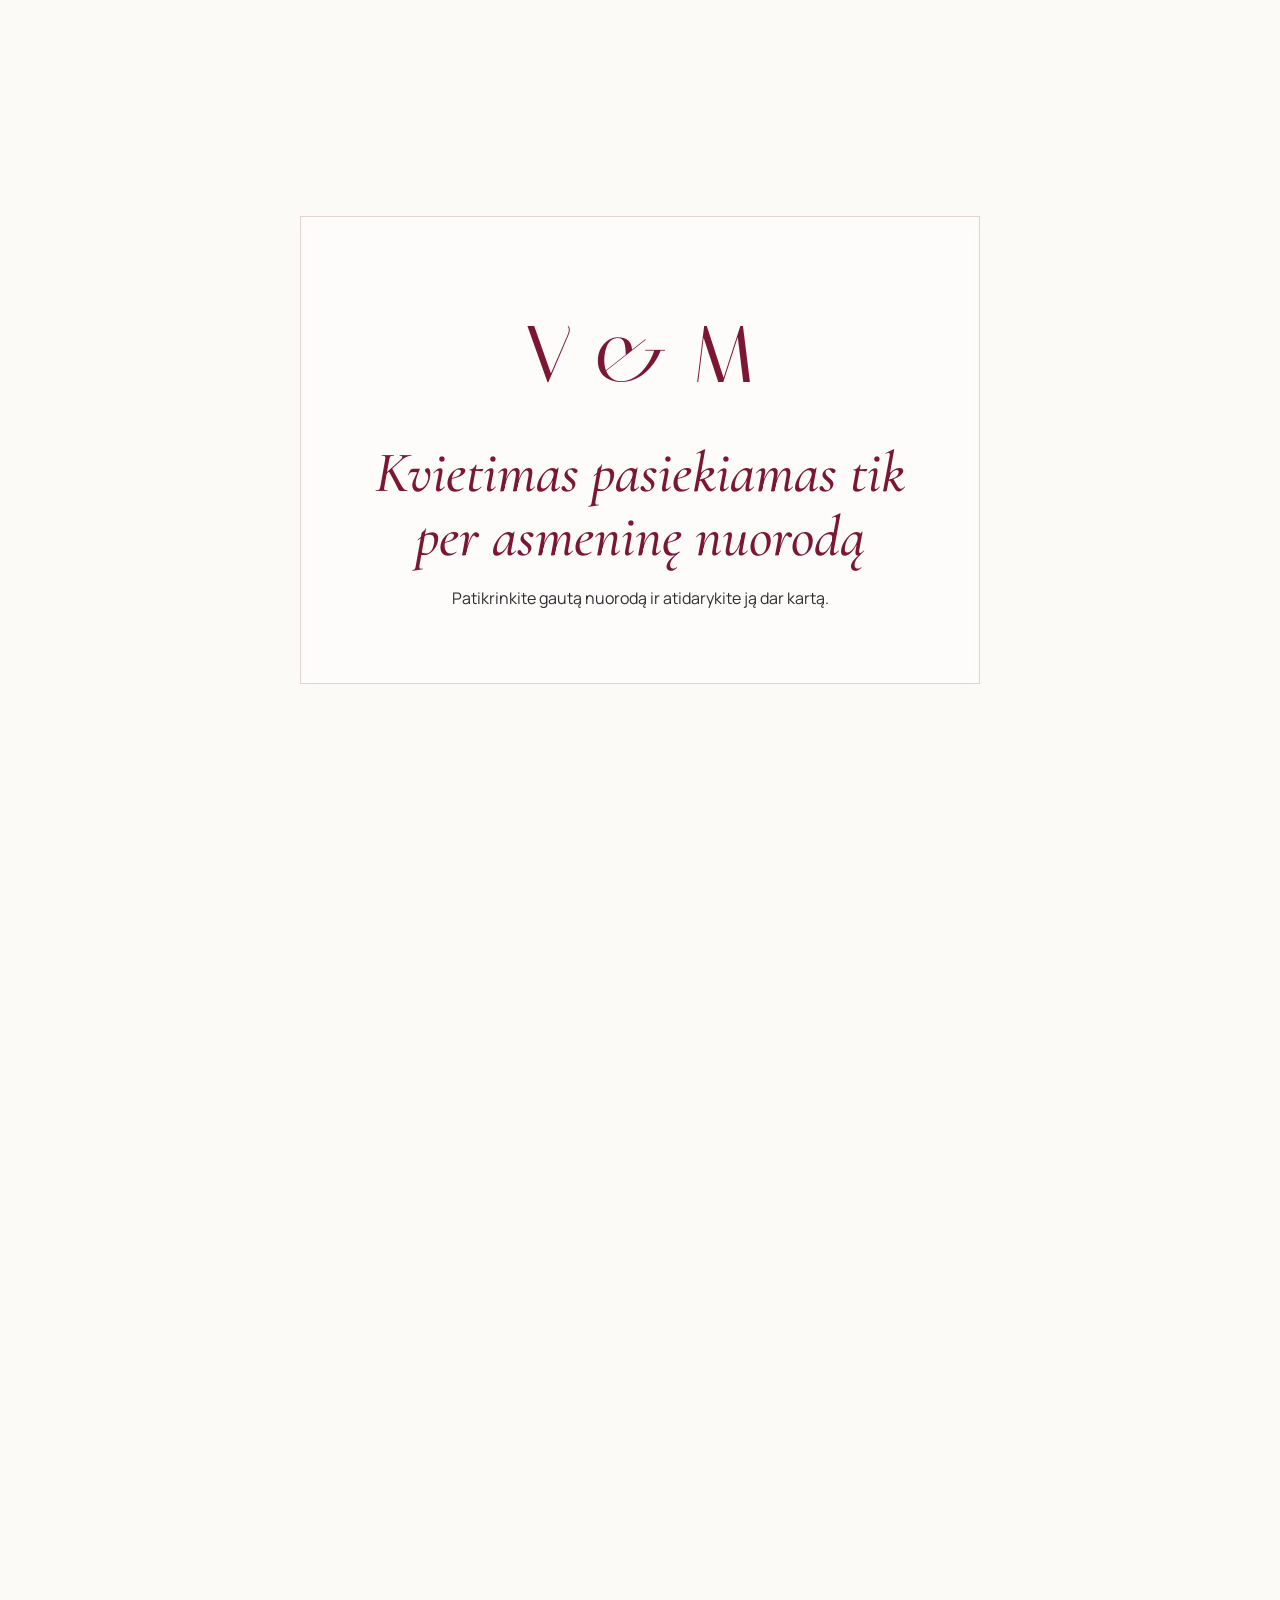
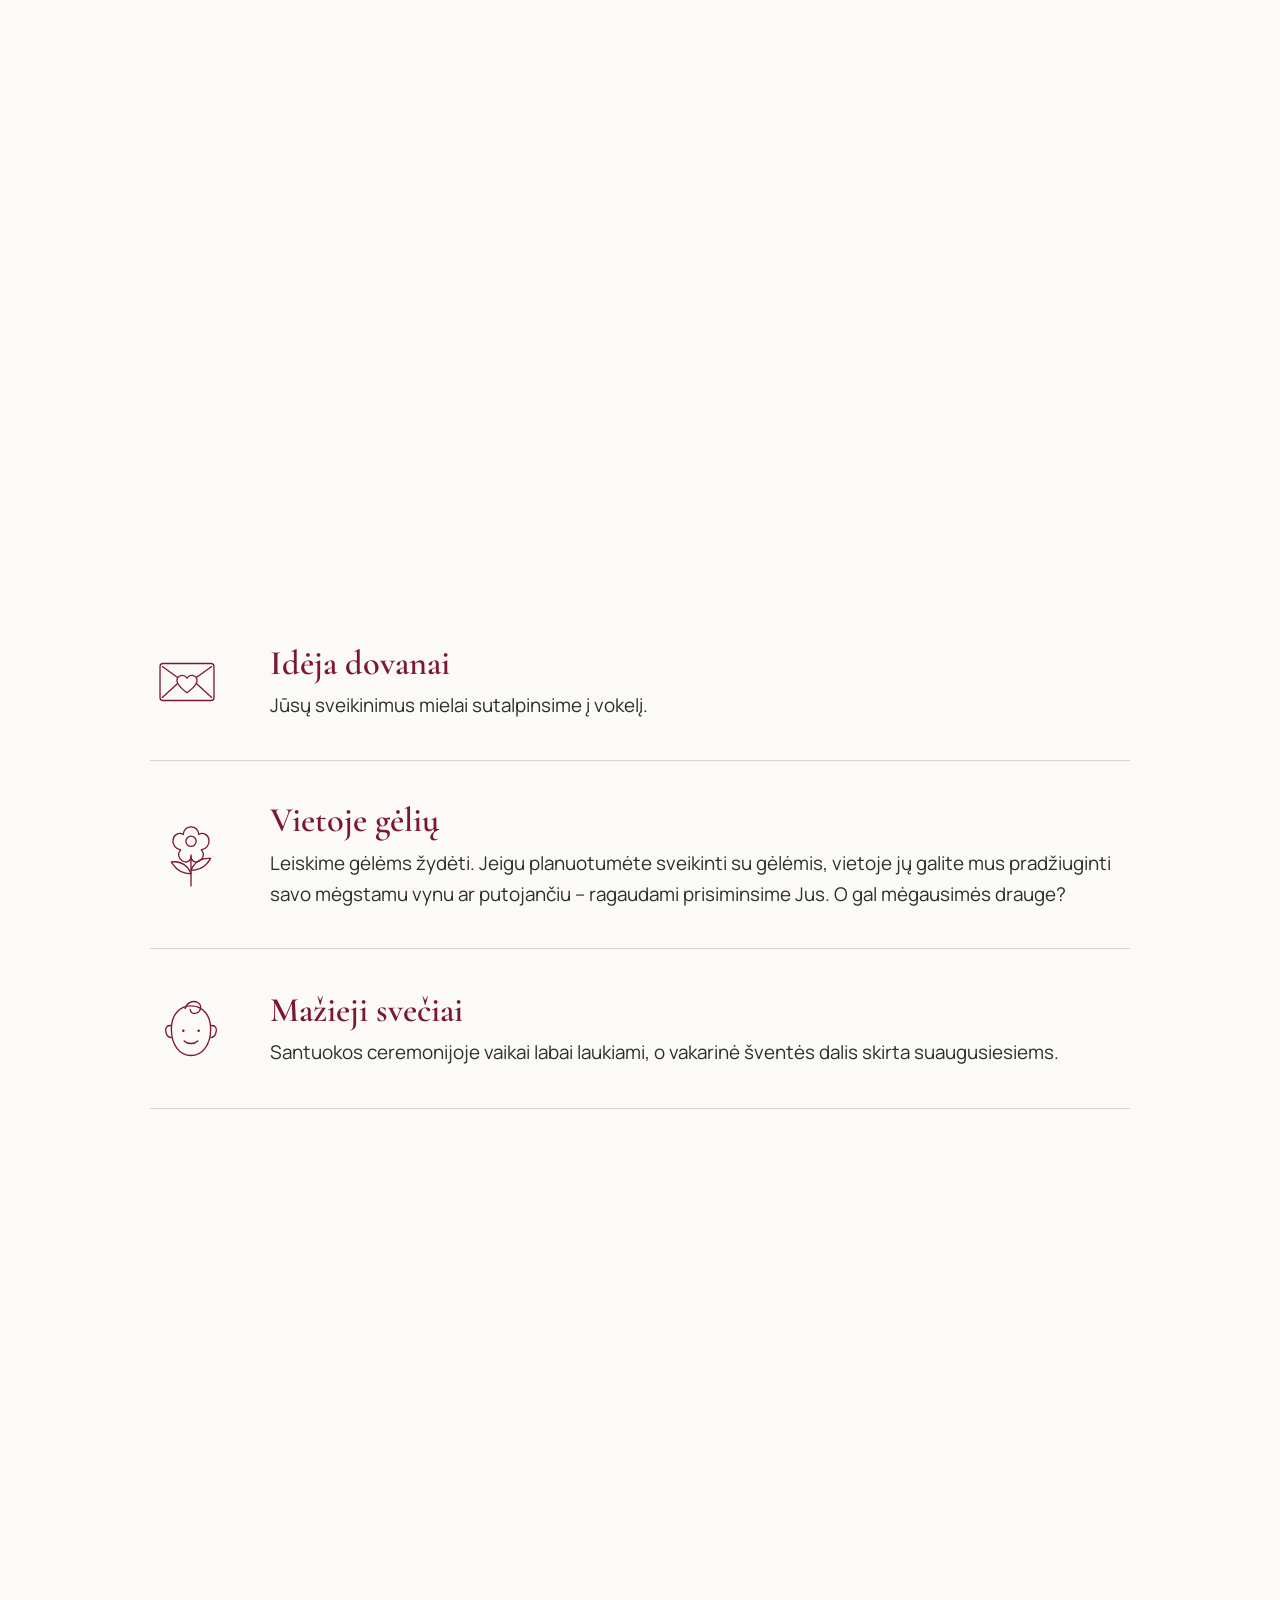
==== ceremonija/index.html @ 05fe4899 "Add files via upload" ====
<!DOCTYPE html>

<html lang="lt">
<head><base href="/"/>
<meta charset="utf-8"/>
<meta content="width=device-width, initial-scale=1, viewport-fit=cover" name="viewport"/>
<meta content="#6f1730" name="theme-color"/>
<meta content="Vaivos ir Martyno vestuvių kvietimas" name="description"/>
<title>Vaiva ir Martynas – Ceremonija</title>
<link href="https://fonts.googleapis.com" rel="preconnect"/>
<link crossorigin="" href="https://fonts.gstatic.com" rel="preconnect"/>
<link href="https://fonts.googleapis.com/css2?family=Cormorant+Garamond:ital,wght@0,400;0,500;0,600;1,500&amp;family=Italiana&amp;family=Manrope:wght@300;400;500;600&amp;family=Playfair+Display:ital,wght@0,500;1,500&amp;display=swap" rel="stylesheet"/>
<link href="/styles.css" rel="stylesheet"/>
</head>
<body><div class="invite-locked" hidden="" id="inviteLocked">
<div class="invite-locked__card">
<div class="invite-locked__monogram">V &amp; M</div>
<h1>Kvietimas pasiekiamas tik per asmeninę nuorodą</h1>
<p>Patikrinkite gautą nuorodą ir atidarykite ją dar kartą.</p>
</div>
</div><div class="music-modal" hidden="" id="musicModal">
<div class="music-modal__backdrop"></div>
<div aria-labelledby="musicModalTitle" aria-modal="true" class="music-modal__card" role="dialog">
<div aria-hidden="true" class="music-modal__logo">
<svg viewbox="0 0 64 64">
<circle cx="32" cy="32" r="30"></circle>
<path d="M18 25c10-3 21-2 30 2"></path>
<path d="M20 34c8-2 18-1 26 2"></path>
<path d="M22 42c6-1 13 0 19 2"></path>
</svg>
</div>
<h2 id="musicModalTitle">Norite atverti kvietimą su muzika?</h2>
<p>Pasirinkus muziką, daina bus atidaryta Spotify, o kvietimas atsivers šiame lange.</p>
<div class="music-modal__actions">
<a class="music-choice music-choice--primary music-choice-link" href="https://open.spotify.com/track/3K7Q9PHUWPTaknlbFPThn2?si=7839cc185d924f7c" id="withMusic" rel="noopener noreferrer" target="_blank">Su muzika</a>
<button class="music-choice" id="withoutMusic" type="button">Be muzikos</button>
</div>
</div>
</div>
<div aria-hidden="true" class="loader" id="loader">
<div class="loader__names">Vaiva <em>&amp;</em> Martynas</div>
</div>
<header class="hero">
<div class="hero__veil"></div>
<div class="hero__content">
<h1><span>Vaiva</span><em>&amp;</em><span>Martynas</span></h1>
<p class="hero__date">2026 · 08 · 21</p>
<button class="hero__cta" id="openInvitation">Atverti kvietimą</button>
</div>
</header>
<main id="invitation">
<section class="opening reveal">
<div class="narrow center">
<div class="ornament"><span></span><b>♥</b><span></span></div>
<p class="script" id="guestGreeting">Mielieji svečiai,</p>
<p class="opening__text">Džiaugiamės galėdami Jus pakviesti į mūsų vestuvių šventę. Sakoma, kad laime reikia džiaugtis tyliai, bet šį kartą nekantraujame ja pasidžiaugti kartu su Jumis ir kartu švęsti mūsų naują gyvenimo etapą!</p>
</div>
<div class="ceremony-only ceremony-intro" hidden="">
<h2>Mieli bičiuliai,</h2>
<p>Iki šios dienos mus atvedė daugybė netikėtų sutapimų, sutiktų žmonių ir bendrų akimirkų. Jei šį kvietimą gavote jūs, vadinasi, tapote mūsų istorijos dalimi <span class="no-break-smiley">:)</span></p>
<p>Todėl norime pakviesti jus į mūsų vestuvių ceremoniją, kur ištarsime svarbiausią savo gyvenimo „taip“. Jeigu norėtumėte būti kartu ir paliudyti naują mūsų istorijos etapą, labai lauksime jūsų.</p>
</div></section>
<section class="countdown-section reveal">
<div class="wide center">
<p class="kicker kicker--large">IKI ŠVENTĖS LIKO</p>
<div class="countdown" id="countdown">
<div><strong id="days">0</strong><span>dienų</span></div>
<div><strong id="hours">0</strong><span>valandų</span></div>
<div><strong id="minutes">0</strong><span>minučių</span></div>
<div><strong id="seconds">0</strong><span>sekundžių</span></div>
</div>
<p class="wedding-day" hidden="" id="weddingDayMessage">Šiandien ta diena. Laukiame Jūsų. ♥</p>
</div>
</section>
<section class="venues reveal">
<div class="wide">
<div class="section-heading">
<div class="ornament"><span></span><b>♥</b><span></span></div>
<h2>KUR IR KADA</h2>
</div>
<div class="venue-layout">
<article class="venue">
<div aria-hidden="true" class="venue-icon venue-icon--rings">
<svg viewbox="0 0 96 96">
<circle cx="36" cy="59" r="22"></circle>
<circle cx="60" cy="59" r="22"></circle>
<path d="M48 13c-4.8-6.8-16-3.4-16 5.8 0 7.6 16 19.2 16 19.2s16-11.6 16-19.2c0-9.2-11.2-12.6-16-5.8z"></path>
</svg>
</div>
<h3 class="venue__label">CEREMONIJA</h3>
<p class="venue__intro">Meilės įžadus vienas kitam tarsime</p>
<div class="venue__time">14:45</div>
<h3>Hilton Garden Inn Vilnius</h3>
<p>Stogo terasoje</p>
<p class="soft">Svečių prašome rinktis nuo 14:30</p>
<a href="https://maps.app.goo.gl/W9ym14ehVct1HkLU6" rel="noopener" target="_blank">Atidaryti Google Maps</a>
</article>
<div class="venue-divider ceremony-hide"></div>
<article class="venue ceremony-hide">
<div aria-hidden="true" class="venue-icon venue-icon--glasses">
<svg viewbox="0 0 96 96">
<g transform="rotate(10 30 43)">
<path d="M18 17h24l-1.8 21.5C39.2 49 34.7 55 30 55s-9.2-6-10.2-16.5z"></path>
<path d="M19.5 35c7 3 13.8 3 20.7 0"></path>
<path d="M30 55v21M21 78h18"></path>
</g>
<g transform="rotate(-10 66 43)">
<path d="M54 17h24l-1.8 21.5C75.2 49 70.7 55 66 55s-9.2-6-10.2-16.5z"></path>
<path d="M55.5 35c7 3 13.8 3 20.7 0"></path>
<path d="M66 55v21M57 78h18"></path>
</g>
<path d="M48 10V3M39 13l-4-6M57 13l4-6"></path>
</svg>
</div>
<h3 class="venue__label">VAKARINĖ DALIS</h3>
<p class="venue__intro">Naują mūsų istorijos puslapį atversime</p>
<div class="venue__time">18:30</div>
<h3>Vingio Istorijos</h3>
<p>Vingio parkas, Vilnius</p>
<p class="soft">Svečiai šventės vietoje laukiami nuo 17:30</p>
<a href="https://maps.app.goo.gl/onNtC5t6RJAvFmVA6" rel="noopener" target="_blank">Atidaryti Google Maps</a>
</article>
</div>
</div>
</section>
<section class="editorial-photo reveal">
<img alt="Vaiva ir Martynas" src="/assets/couple-color.jpg"/>
<div class="ceremony-only ceremony-photo" hidden="">
<img alt="Vaiva ir Martynas" loading="lazy" src="assets/ceremony-photo-bw.jpeg"/>
</div></section><section class="ceremony-only ceremony-ending reveal" hidden="">
<div class="narrow">
<h2>JŪSŲ BUVIMAS – DIDŽIAUSIA DOVANA</h2>
<p>Šią dieną labiausiai norime dalintis savo džiaugsmu su jumis. Būti kartu – tai, kas mums svarbiausia.</p>
<section class="countdown-section ceremony-only ceremony-countdown" hidden="">
<div class="wide center">
<p class="kicker kicker--large">IKI ŠVENTĖS LIKO</p>
<div class="countdown" id="ceremony-countdown">
<div><strong id="ceremony-days">0</strong><span>dienų</span></div>
<div><strong id="ceremony-hours">0</strong><span>valandų</span></div>
<div><strong id="ceremony-minutes">0</strong><span>minučių</span></div>
<div><strong id="ceremony-seconds">0</strong><span>sekundžių</span></div>
</div>
<p class="wedding-day" hidden="" id="ceremony-weddingDayMessage">Šiandien ta diena. Laukiame Jūsų. ♥</p>
</div>
</section><div class="ceremony-farewell">Iki pasimatymo rugpjūčio 21-ąją! ❤️</div>
</div>
</section>
<section class="details reveal">
<div class="wide">
<div class="section-heading">
<div class="ornament"><span></span><b>♥</b><span></span></div>
<h2>SVEIKINIMAI</h2>
</div>
<div class="details-list">
<article class="ceremony-hide">
<div aria-hidden="true" class="detail-icon"><svg aria-hidden="true" viewbox="0 0 96 96">
<rect height="48" rx="4" width="70" x="13" y="24"></rect>
<path d="M16 28L48 51L80 28"></path>
<path d="M16 68L39 47M80 68L57 47"></path>
<path class="heart-cover" d="M48 43
        C44 37 35 39 35 46
        C35 53 48 62 48 62
        C48 62 61 53 61 46
        C61 39 52 37 48 43Z"></path>
</svg></div>
<div><h3>Idėja dovanai</h3><p>Jūsų sveikinimus mielai sutalpinsime į vokelį.</p></div>
</article>
<article class="ceremony-hide">
<div aria-hidden="true" class="detail-icon"><svg aria-hidden="true" viewbox="0 0 96 96">
<path d="M48 84V48"></path>
<!-- leaves intentionally lower on the stem -->
<path d="M48 70
           C38 70 30 65 25 56
           C36 55 44 60 48 70Z"></path>
<path d="M48 66
           C58 66 66 61 71 52
           C60 51 52 56 48 66Z"></path>
<!-- simple, clearly readable flower head -->
<circle cx="48" cy="32" r="6"></circle>
<path d="M48 15
           C43 15 39 19 39 24
           C34 21 28 24 27 30
           C26 36 30 41 36 42
           C32 46 33 52 38 55
           C43 58 48 55 48 50
           C48 55 53 58 58 55
           C63 52 64 46 60 42
           C66 41 70 36 69 30
           C68 24 62 21 57 24
           C57 19 53 15 48 15Z"></path>
</svg></div>
<div><h3>Vietoje gėlių</h3><p>Leiskime gėlėms žydėti. Jeigu planuotumėte sveikinti su gėlėmis, vietoje jų galite mus pradžiuginti savo mėgstamu vynu ar putojančiu – ragaudami prisiminsime Jus. O gal mėgausimės drauge?</p></div>
</article>
<article class="ceremony-hide">
<div aria-hidden="true" class="detail-icon"><svg aria-hidden="true" viewbox="0 0 96 96">
<!-- head -->
<path d="M25 48
           C25 31 35 21 48 21
           C61 21 71 31 71 48
           C71 67 61 79 48 79
           C35 79 25 67 25 48Z"></path>
<!-- ears -->
<path d="M25 44
           C19 43 17 48 19 53
           C20 56 22 58 25 58"></path>
<path d="M71 44
           C77 43 79 48 77 53
           C76 56 74 58 71 58"></path>
<!-- curl -->
<path d="M41 24
           C43 17 50 14 56 17
           C61 20 60 27 55 29
           C51 31 47 29 47 25"></path>
<!-- face -->
<circle class="face-dot" cx="39" cy="50" r="1.5"></circle>
<circle class="face-dot" cx="57" cy="50" r="1.5"></circle>
<path d="M40 62
           C44 66 52 66 56 62"></path>
</svg></div>
<div><h3>Mažieji svečiai</h3><p>Santuokos ceremonijoje vaikai labai laukiami, o vakarinė šventės dalis skirta suaugusiesiems.</p></div>
</article>
</div>
</div>
</section>
<section class="dress reveal ceremony-hide">
<div class="narrow center">
<p class="kicker light kicker--section">APRANGOS KODAS</p>
<h2>Meilės vasara</h2>
<p>Ši diena – apie džiaugsmą, meilę ir nuoširdžias emocijas. Spalvų paletės neribojame, tačiau labai džiaugsimės matydami Jus pasipuošusius šventine apranga, o svarbiausia – plačia šypsena ir gera nuotaika!</p>
</div>
</section>
<form data-netlify="true" hidden="" id="netlifyFormSchema" method="POST" name="vestuviu-rsvp" netlify-honeypot="bot-field"><input name="form-name" type="hidden"/><input name="bot-field" type="text"/><input name="kvietimas" type="text"/><input name="dalyvavimas" type="text"/><input name="vardai" type="text"/><input name="dalyviu_skaicius" type="text"/><input name="alergijos" type="text"/><input name="svecias_1_vardas" type="text"/><input name="svecias_1_patiekalas" type="text"/><input name="svecias_2_vardas" type="text"/><input name="svecias_2_patiekalas" type="text"/><input name="svecias_3_vardas" type="text"/><input name="svecias_3_patiekalas" type="text"/><input name="svecias_4_vardas" type="text"/><input name="svecias_4_patiekalas" type="text"/><input name="svecias_5_vardas" type="text"/><input name="svecias_5_patiekalas" type="text"/><input name="svecias_6_vardas" type="text"/><input name="svecias_6_patiekalas" type="text"/><input name="svecias_7_vardas" type="text"/><input name="svecias_7_patiekalas" type="text"/><input name="svecias_8_vardas" type="text"/><input name="svecias_8_patiekalas" type="text"/><input name="svecias_9_vardas" type="text"/><input name="svecias_9_patiekalas" type="text"/><input name="svecias_10_vardas" type="text"/><input name="svecias_10_patiekalas" type="text"/></form><section class="rsvp reveal ceremony-hide" id="rsvp">
<div class="narrow">
<div class="section-heading">
<div class="ornament"><span></span><b>♥</b><span></span></div>
<h2>PATVIRTINKITE DALYVAVIMĄ</h2>
<p class="rsvp-deadline">Atsakymo ir maisto pasirinkimų laukiame iki <strong>2026 m. rugpjūčio 5 d.</strong></p>
</div>
<form action="/" data-netlify="true" id="rsvpForm" method="POST" name="vestuviu-rsvp" netlify-honeypot="bot-field">
<input name="form-name" type="hidden" value="vestuviu-rsvp"/>
<input id="inviteSlug" name="kvietimas" type="hidden" value="brangus-sveciai"/>
<p class="hidden"><label>Nepildykite: <input name="bot-field"/></label></p>
<fieldset>
<legend>Ar dalyvausite?</legend>
<div class="attendance-options">
<label class="attendance-card attendance-card--yes">
<input name="dalyvavimas" required="" type="radio" value="Taip, dalyvausiu"/>
<span>VAŽIUOJAM KOLEKTYVAS!!!!</span>
<small>Taip, dalyvausiu</small>
</label>
<label class="attendance-card">
<input name="dalyvavimas" required="" type="radio" value="Deja, dalyvauti negalėsiu"/>
<span>Deja, dalyvauti negalėsiu.</span>
</label>
</div>
</fieldset>
<div hidden="" id="attendanceDetails">
<div class="form-grid">
<label>Jūsų vardas (-ai)
                <input id="guestNames" name="vardai" placeholder="Pvz., Agnė ir Tomas" type="text"/>
</label>
<label>Kiek žmonių dalyvaus iš kvietimo?
                <select id="guestCount" name="dalyviu_skaicius">
<option value="1">1</option><option value="2">2</option><option value="3">3</option>
<option value="4">4</option><option value="5">5</option><option value="6">6</option>
<option value="7">7</option><option value="8">8</option><option value="9">9</option><option value="10">10</option>
</select>
</label>
</div>
<div class="meal">
<h3>Maisto pasirinkimas</h3>
<p>Kiekvienam dalyvaujančiam svečiui pasirinkite po karštą patiekalą.</p>
<div id="mealSelectors"></div>
</div>
<label>Ar turite alergijų ar kitų svarbių mitybos apribojimų?
              <textarea name="alergijos" placeholder="Jeigu neturite, laukelį palikite tuščią." rows="4"></textarea>
</label>
</div>
<button class="submit-btn" type="submit">Pateikti atsakymą</button>
<p aria-live="polite" class="form-status" id="formStatus"></p>
<div class="rsvp-success" hidden="" id="rsvpSuccess">
<p class="rsvp-success__eyebrow">Ačiū!</p>
<h3 id="rsvpSuccessTitle">Lauksime Jūsų!</h3>
</div>
</form>
</div>
</section>
<section class="spotify-after-rsvp ceremony-hide" hidden="" id="spotifyAfterRsvp">
<div class="narrow center">
<div aria-hidden="true" class="spotify-logo">
<svg viewbox="0 0 64 64"><circle cx="32" cy="32" r="28"></circle><path d="M18 25c10-3 23-2 32 3"></path><path d="M20 34c9-2 19-1 27 2"></path><path d="M22 42c7-1 14 0 20 2"></path></svg>
</div>
<h2>Norite pasikurti šventinę nuotaiką<br/>prieš rugpjūčio 21-ąją?</h2>
<a href="https://open.spotify.com/playlist/0d4Uj4p8VOc2bb4Zk9XZzT?si=0c46b380f26d4736" rel="noopener" target="_blank">Atidaryti grojaraštį</a>
<p class="after-rsvp-hashtag">#Gudukai4Life</p>
</div>
</section>
<section class="pets reveal ceremony-hide">
<div class="narrow center">
<p class="pets__intro">Patvirtino šešiolika letenų ir keturios uodegos.</p>
<img alt="Vaivos ir Martyno augintiniai" src="/assets/pets.jpg"/>
<h2>Beliko sulaukti Jūsų!</h2>
</div>
</section>
</main>
<div aria-hidden="true" class="heart-burst" id="heartBurst"></div>
<script src="/script.js"></script>
</body>
</html>
---- styles.css ----
:root{
  --ivory:#fbfaf7;
  --ivory-2:#f3f0eb;
  --burgundy:#7b1733;
  --burgundy-deep:#5d1026;
  --graphite:#2d2d31;
  --muted:#767279;
  --line:#d8d2cd;
  --spotify:#1ed760;
}
*{box-sizing:border-box}
html{scroll-behavior:smooth}
body{margin:0;background:var(--ivory);color:var(--graphite);font-family:"Manrope",sans-serif;line-height:1.65;overflow-x:hidden}
img{display:block;max-width:100%}
button,input,select,textarea{font:inherit}
a{color:inherit}
.hidden{display:none!important}
.center{text-align:center}
.narrow{width:min(760px,calc(100% - 2rem));margin:auto}
.wide{width:min(1160px,calc(100% - 2rem));margin:auto}

.loader{position:fixed;inset:0;z-index:9999;display:grid;place-items:center;background:var(--ivory);transition:.8s ease}
.loader.hide{opacity:0;visibility:hidden}
.loader__names{font:400 clamp(2.2rem,8vw,5.8rem)/1 "Italiana",serif;color:var(--burgundy);animation:rise 1.2s ease both}
.loader__names em{font-family:"Playfair Display",serif;font-weight:500}
@keyframes rise{from{opacity:0;transform:translateY(18px)}to{opacity:1;transform:none}}

.hero{position:relative;min-height:100svh;display:grid;place-items:center;background:url("/assets/hero.jpg") center 44%/cover no-repeat;color:#fff}
.hero__veil{position:absolute;inset:0;background:linear-gradient(180deg,rgba(0,0,0,.5),rgba(0,0,0,.22) 42%,rgba(0,0,0,.62)),radial-gradient(circle at center,transparent 30%,rgba(0,0,0,.25))}
.hero__content{position:relative;z-index:2;text-align:center;padding:6rem 1.2rem}
.hero__greeting{margin:0 0 1.5rem;font:500 italic clamp(1.25rem,3vw,2rem) "Playfair Display",serif}
.hero h1{margin:0;display:flex;flex-direction:column;align-items:center;font:400 clamp(4rem,12vw,9rem)/.82 "Italiana",serif;text-shadow:0 8px 35px rgba(0,0,0,.28)}
.hero h1 em{font:500 italic clamp(2.4rem,7vw,5.6rem)/1 "Playfair Display",serif;margin:.2rem 0}
.hero__date{margin:1.8rem 0 2.2rem;letter-spacing:.38em;font-size:.95rem}
.hero__cta{border:1px solid rgba(255,255,255,.85);background:rgba(255,255,255,.05);color:white;border-radius:999px;padding:.95rem 1.7rem;backdrop-filter:blur(10px);cursor:pointer}
.hero__spotify{position:absolute;z-index:3;right:1rem;bottom:1rem;display:flex;gap:.55rem;align-items:center;padding:.72rem 1rem;border:1px solid rgba(255,255,255,.45);border-radius:999px;background:rgba(0,0,0,.3);backdrop-filter:blur(10px);text-decoration:none;font-size:.85rem}
.hero__spotify span{color:var(--spotify)}

.opening,.countdown-section,.venues,.details,.spotify,.rsvp,.pets{padding:clamp(5rem,9vw,9rem) 0}
.opening__text{font:500 clamp(1.25rem,3vw,1.75rem)/1.58 "Playfair Display",serif;margin:0}
.script{font:500 italic clamp(1.8rem,4vw,2.8rem) "Playfair Display",serif;color:var(--burgundy);margin:0 0 1rem}
.ornament{width:min(440px,86%);margin:0 auto 1.8rem;display:grid;grid-template-columns:1fr auto 1fr;gap:1rem;align-items:center;color:var(--burgundy)}
.ornament span{height:1px;background:currentColor}.ornament b{font-size:1rem}
.kicker{margin:0 0 2rem;color:var(--burgundy);text-transform:uppercase;letter-spacing:.2em;font-size:.78rem}
.kicker.light{color:#f1dfe5}

.countdown-section{background:var(--ivory-2)}
.countdown{display:grid;grid-template-columns:repeat(4,1fr);gap:1px;background:var(--line);border-top:1px solid var(--line);border-bottom:1px solid var(--line)}
.countdown div{background:var(--ivory-2);padding:2rem .5rem}
.countdown strong{display:block;font:400 clamp(2.8rem,7vw,6rem)/1 "Italiana",serif;color:var(--burgundy)}
.countdown span{display:block;margin-top:.7rem;color:var(--muted);font-size:.8rem}
.wedding-day{font:500 italic 1.5rem "Playfair Display",serif;color:var(--burgundy)}

.section-heading{text-align:center;margin-bottom:3rem}
.section-heading h2,.pets h2{margin:0;font:400 clamp(2.8rem,7vw,5.5rem)/1 "Italiana",serif;color:var(--burgundy)}
.section-heading>p{margin:1rem 0 0}

.venue-layout{display:grid;grid-template-columns:1fr 1px 1fr;gap:3rem}
.venue-divider{background:var(--line)}
.venue{text-align:center;padding:1rem 2rem}
.venue__label{color:var(--burgundy);text-transform:uppercase;letter-spacing:.2em;font-size:.78rem}
.venue__intro{font:500 1.2rem "Playfair Display",serif}
.venue__time{font:400 clamp(3.8rem,8vw,6.2rem)/1 "Italiana",serif;color:var(--burgundy);margin:1.6rem 0}
.venue h3{margin:0;font:600 1.25rem "Playfair Display",serif}
.soft{color:var(--muted);font-size:.9rem;margin:1.5rem 0}
.venue a{display:inline-block;border-bottom:1px solid var(--burgundy);color:var(--burgundy);text-decoration:none;padding-bottom:.2rem}

.editorial-photo{position:relative;width:min(1120px,calc(100% - 2rem));height:min(82vh,820px);margin:auto;overflow:hidden}
.editorial-photo img{width:100%;height:100%;object-fit:cover;object-position:center 35%}
.editorial-photo:after{content:"";position:absolute;inset:0;background:linear-gradient(to top,rgba(0,0,0,.48),transparent 45%)}
.editorial-photo__caption{position:absolute;z-index:2;bottom:2rem;left:2rem;color:white;font:400 clamp(2.4rem,5vw,4.5rem) "Italiana",serif}

.details-list{border-top:1px solid var(--line)}
.details-list article{display:grid;grid-template-columns:90px 1fr;gap:1.5rem;padding:2rem 0;border-bottom:1px solid var(--line)}
.details-list article>span{color:var(--burgundy);font:400 2rem "Italiana",serif}
.details-list h3{margin:0 0 .4rem;font:500 1.35rem "Playfair Display",serif;color:var(--burgundy)}
.details-list p{margin:0}

.dress{padding:clamp(5rem,10vw,9rem) 0;background:var(--graphite);color:white}
.dress h2{margin:0 0 1.5rem;font:400 clamp(2.8rem,7vw,5rem)/1 "Italiana",serif}
.dress p{margin:0;font:500 clamp(1.15rem,3vw,1.55rem)/1.6 "Playfair Display",serif;color:#f7f3f0}

.spotify{background:#f1f4ef}
.spotify__dot{width:28px;height:28px;margin:0 auto 1.5rem;border-radius:50%;background:var(--spotify)}
.spotify h2{margin:0 0 2rem;font:400 clamp(2.2rem,5vw,4rem)/1.15 "Italiana",serif}
.spotify a{display:inline-flex;padding:.95rem 1.4rem;border-radius:999px;background:var(--spotify);text-decoration:none;font-weight:600}

.rsvp{background:linear-gradient(180deg,var(--ivory),#f1eeea)}
form{padding:clamp(1.2rem,4vw,2.4rem);border:1px solid var(--line);background:rgba(255,255,255,.72)}
fieldset{border:0;padding:0;margin:0 0 1.8rem}
legend,label{display:block;font-weight:600;margin-bottom:.7rem}
.attendance-options{display:grid;grid-template-columns:1fr 1fr;gap:.8rem}
.attendance-card{position:relative;min-height:130px;display:flex;flex-direction:column;justify-content:center;align-items:center;text-align:center;padding:1rem;border:1px solid var(--line);background:white;cursor:pointer;transition:.2s ease}
.attendance-card input{position:absolute;opacity:0}
.attendance-card:has(input:checked){background:#fff5f8;border-color:var(--burgundy);transform:translateY(-2px);box-shadow:0 12px 30px rgba(123,23,51,.1)}
.attendance-card span{color:var(--burgundy);font-weight:600}
.attendance-card small{margin-top:.35rem;color:var(--muted)}
.form-grid{display:grid;grid-template-columns:2fr 1fr;gap:1rem}
input,select,textarea{width:100%;padding:.95rem 1rem;border:1px solid var(--line);background:white;border-radius:0;outline:none}
input:focus,select:focus,textarea:focus{border-color:var(--burgundy);box-shadow:0 0 0 3px rgba(123,23,51,.08)}
textarea{resize:vertical;min-height:110px}
.meal{margin:1.8rem 0}
.meal h3{margin:0;font:500 1.45rem "Playfair Display",serif;color:var(--burgundy)}
.meal>p{margin:.25rem 0 1rem;color:var(--muted)}
.meal-selector{padding:1rem 0;border-top:1px solid var(--line)}
.submit-btn{width:100%;border:0;background:var(--burgundy);color:white;padding:1rem;cursor:pointer;font-weight:600}
.form-status{text-align:center;color:var(--burgundy);font-weight:600}

.pets img{width:min(560px,100%);margin:0 auto 2rem}
.pets p{margin:0;font:500 clamp(1.2rem,3vw,1.7rem) "Playfair Display",serif}
.pets strong{display:block;margin-top:1.4rem;color:var(--burgundy);letter-spacing:.08em}

.reveal{opacity:0;transform:translateY(24px);transition:.8s ease}
.reveal.visible{opacity:1;transform:none}
.heart-burst{position:fixed;inset:0;z-index:9998;pointer-events:none}
.floating-heart{position:absolute;color:var(--burgundy);font-size:1.2rem;animation:floatHeart 1.1s ease-out forwards}
@keyframes floatHeart{from{opacity:1;transform:translate(-50%,-50%) scale(.7)}to{opacity:0;transform:translate(calc(-50% + var(--x)),calc(-50% + var(--y))) scale(1.4) rotate(var(--r))}}

@media(max-width:760px){
  .hero{background-position:57% center}
  .hero__spotify{left:1rem;right:auto}
  .countdown{grid-template-columns:repeat(2,1fr)}
  .venue-layout{grid-template-columns:1fr;gap:2rem}
  .venue-divider{height:1px}
  .venue{padding:0 .5rem}
  .editorial-photo{height:68svh}
  .editorial-photo img{object-position:50% 30%}
  .editorial-photo__caption{left:1.2rem;bottom:1.2rem}
  .attendance-options,.form-grid{grid-template-columns:1fr}
  .details-list article{grid-template-columns:50px 1fr}
}
@media(prefers-reduced-motion:reduce){
  *{scroll-behavior:auto!important;animation:none!important;transition:none!important}
  .reveal{opacity:1;transform:none}
}


/* V2 */
.kicker--large{font-size:clamp(1rem,2vw,1.25rem);font-weight:600;letter-spacing:.24em}
.kicker--section{font-size:clamp(.9rem,2vw,1.1rem);font-weight:600;letter-spacing:.28em}
.section-heading h2{letter-spacing:.04em}
.details-list article{grid-template-columns:88px 1fr;align-items:center}
.detail-icon{width:64px;height:64px;color:var(--burgundy)}
.detail-icon svg{width:100%;height:100%;fill:none;stroke:currentColor;stroke-width:2;stroke-linecap:round;stroke-linejoin:round}
.opening,.venues,.details,.pets,.rsvp{background:var(--ivory)}
.countdown-section,.spotify{background:var(--ivory-2)}
.pets__intro{margin:0 0 .25rem!important}
.pets img{margin-top:2rem;margin-bottom:1.5rem}
.pets__hashtag{font-size:clamp(1.35rem,3vw,2rem);letter-spacing:.16em!important;color:var(--burgundy-deep)!important}
.transition-heart{position:fixed;inset:0;z-index:10000;display:grid;place-items:center;pointer-events:none;opacity:0;visibility:hidden}
.transition-heart.show{opacity:1;visibility:visible}
.transition-heart span{display:grid;place-items:center;width:72px;height:72px;border-radius:50%;background:var(--burgundy);color:white;font-size:1.3rem;transform:scale(.2)}
.transition-heart.show span{animation:heartExpand .9s ease forwards}
@keyframes heartExpand{0%{transform:scale(.2);opacity:0}35%{transform:scale(1);opacity:1}100%{transform:scale(30);opacity:0}}
.music-modal{position:fixed;inset:0;z-index:9999;display:grid;place-items:center;padding:1rem}
.music-modal[hidden]{display:none}
.music-modal__backdrop{position:absolute;inset:0;background:rgba(20,20,24,.68);backdrop-filter:blur(8px)}
.music-modal__dialog{position:relative;width:min(520px,100%);padding:2.2rem;background:var(--ivory);text-align:center;box-shadow:0 30px 80px rgba(0,0,0,.28)}
.music-modal__dialog h2{margin:.5rem 0 1.5rem;font:400 clamp(2rem,5vw,3.2rem)/1.15 "Italiana",serif}
.music-modal__actions{display:grid;gap:.75rem}
.music-modal__actions a,.music-modal__actions button{width:100%;padding:1rem;border:1px solid var(--burgundy);cursor:pointer;text-decoration:none;font-weight:600}
.music-modal__actions a{background:var(--spotify);border-color:var(--spotify);color:#102316}
.music-modal__actions button{background:transparent;color:var(--burgundy)}
@media(max-width:760px){.details-list article{grid-template-columns:60px 1fr}.detail-icon{width:48px;height:48px}.music-modal__dialog{padding:1.5rem}}


/* =========================
   V3 — editorial refinement
   ========================= */
:root{
  --display:"Cormorant Garamond",serif;
}

body{
  background:var(--ivory);
}

.hero{
  background-position:center 42%;
  background-attachment:scroll;
}
.hero__content{
  max-width:980px;
}
.hero h1{
  font-family:var(--display);
  font-weight:400;
  letter-spacing:-.035em;
}
.hero h1 em{
  font-family:var(--display);
}
.hero__date{
  letter-spacing:.42em;
}
.hero__cta{
  transition:background .35s ease,color .35s ease,transform .35s ease;
}
.hero__cta:hover{
  background:rgba(255,255,255,.95);
  color:var(--burgundy);
  transform:translateY(-2px);
}

.section-heading h2,
.pets h2,
.dress h2,
.spotify-after-rsvp h2,
.music-modal__dialog h2{
  font-family:var(--display);
  font-weight:500;
  letter-spacing:.02em;
}
.section-heading h2{
  font-size:clamp(2.8rem,5.5vw,4.8rem);
}
.opening__text{
  font-family:var(--display);
  font-weight:500;
  font-size:clamp(1.35rem,2.6vw,1.8rem);
}
.script{
  font-family:"Playfair Display",serif;
}
.countdown strong,
.venue__time{
  font-family:var(--display);
  font-style:normal;
  font-weight:500;
  letter-spacing:-.03em;
}
.venue__time{
  font-size:clamp(3.5rem,7vw,5.4rem);
}
.venue__label{
  margin:0 0 1rem;
  color:var(--burgundy);
  font:600 clamp(1.05rem,2vw,1.35rem)/1.2 "Manrope",sans-serif;
  letter-spacing:.16em;
}
.venue__intro{
  font-family:var(--display);
  font-size:clamp(1.25rem,2vw,1.55rem);
}
.venue h3:not(.venue__label){
  font-family:var(--display);
  font-size:clamp(1.45rem,2.3vw,1.85rem);
}
.venues{
  padding-top:clamp(5rem,8vw,7rem);
  padding-bottom:clamp(5rem,8vw,7rem);
}
.venue-layout{
  gap:clamp(2rem,5vw,4.5rem);
}
.venue{
  padding-inline:clamp(.5rem,2vw,2rem);
}

.editorial-photo{
  width:100%;
  height:min(88vh,900px);
  margin:0;
}
.editorial-photo img{
  object-position:center 34%;
  transform:scale(1.01);
  transition:transform 1.2s ease;
}
.editorial-photo.visible img{
  transform:scale(1.035);
}

.details{
  padding-top:clamp(5rem,8vw,7rem);
}
.details-list{
  max-width:980px;
  margin:auto;
}
.details-list article{
  grid-template-columns:88px 1fr;
  gap:2rem;
  padding:2.4rem 0;
}
.details-list h3{
  font-family:var(--display);
  font-size:clamp(1.65rem,2.7vw,2.15rem);
  font-weight:600;
}
.details-list p{
  font-size:clamp(1rem,1.7vw,1.18rem);
}
.detail-icon{
  width:58px;
  height:58px;
}

.dress{
  padding:clamp(5.5rem,9vw,8rem) 0;
}
.dress h2{
  font-size:clamp(2.8rem,5.8vw,4.8rem);
}
.dress p{
  max-width:900px;
  margin-inline:auto;
  font-family:var(--display);
  font-size:clamp(1.3rem,2.5vw,1.75rem);
  font-weight:500;
}

.rsvp{
  padding-top:clamp(5rem,8vw,7rem);
  padding-bottom:clamp(4rem,7vw,6rem);
}
.rsvp .section-heading{
  margin-bottom:2rem;
}
.rsvp .section-heading h2{
  max-width:980px;
  margin-inline:auto;
  font-size:clamp(2.7rem,5vw,4.4rem);
}
.rsvp-deadline{
  font-size:clamp(1rem,1.6vw,1.15rem);
}
form{
  border:1px solid rgba(123,23,51,.16);
  background:rgba(255,255,255,.58);
  box-shadow:0 18px 60px rgba(74,47,57,.06);
  padding:clamp(1.5rem,4vw,3rem);
}
.attendance-card{
  min-height:150px;
  border-color:rgba(45,45,49,.14);
}
.attendance-card span{
  font-size:clamp(1rem,1.8vw,1.2rem);
}
.attendance-card:has(input:checked){
  background:#fff7f9;
  border-color:var(--burgundy);
}
.form-grid{
  gap:1.25rem;
}
input,select,textarea{
  border-color:rgba(45,45,49,.16);
}
.submit-btn{
  margin-top:1rem;
  transition:background .25s ease,transform .25s ease;
}
.submit-btn:hover{
  background:var(--burgundy-deep);
  transform:translateY(-1px);
}
.rsvp-success{
  margin-top:1.5rem;
  padding:2rem 1.5rem;
  background:var(--burgundy);
  color:white;
  text-align:center;
}
.rsvp-success__eyebrow{
  margin:0 0 .35rem;
  text-transform:uppercase;
  letter-spacing:.2em;
  font-size:.8rem;
}
.rsvp-success h3{
  margin:0;
  font-family:var(--display);
  font-size:clamp(2rem,4vw,3rem);
  font-weight:500;
}

.spotify-after-rsvp{
  padding:clamp(4rem,7vw,6rem) 0 clamp(3rem,5vw,4.5rem);
  background:var(--ivory);
  border-top:1px solid var(--line);
}
.spotify-after-rsvp[hidden]{
  display:none;
}
.spotify-logo{
  width:54px;
  height:54px;
  margin:0 auto 1.25rem;
  color:var(--burgundy);
}
.spotify-logo svg{
  width:100%;
  height:100%;
  fill:none;
  stroke:currentColor;
  stroke-width:3;
  stroke-linecap:round;
}
.spotify-logo circle{
  fill:none;
}
.spotify-after-rsvp h2{
  margin:0 auto 1.6rem;
  max-width:820px;
  font-size:clamp(2rem,4.8vw,3.8rem);
  line-height:1.12;
}
.spotify-after-rsvp a{
  display:inline-flex;
  padding:.95rem 1.5rem;
  border:1px solid var(--burgundy);
  color:var(--burgundy);
  text-decoration:none;
  font-weight:600;
  border-radius:999px;
  transition:.25s ease;
}
.spotify-after-rsvp a:hover{
  background:var(--burgundy);
  color:white;
}
.after-rsvp-hashtag{
  margin:2rem 0 0;
  color:var(--burgundy);
  font-weight:600;
  font-size:clamp(1.25rem,2.2vw,1.7rem);
  letter-spacing:.08em;
}

.pets{
  padding-top:clamp(3rem,5vw,4rem);
  padding-bottom:clamp(5rem,8vw,7rem);
}
.pets__intro{
  font-family:var(--display)!important;
  font-size:clamp(1.6rem,3vw,2.3rem)!important;
  margin-bottom:1.4rem!important;
}
.pets img{
  width:min(480px,88%);
  margin:0 auto 1.6rem;
  filter:grayscale(18%) saturate(72%) brightness(.94);
  opacity:.95;
}
.pets h2{
  font-size:clamp(2.6rem,5vw,4.2rem);
  margin-top:.4rem;
}

.music-modal__dialog{
  border:1px solid rgba(123,23,51,.16);
}
.music-modal__dialog h2{
  font-size:clamp(2rem,4.5vw,3rem);
}

.reveal{
  transition:opacity .9s ease,transform .9s cubic-bezier(.22,1,.36,1);
}

@media(max-width:760px){
  .hero{
    background-position:56% center;
  }
  .editorial-photo{
    height:70svh;
  }
  .editorial-photo img{
    object-position:51% 30%;
  }
  .venue-layout{
    gap:2.5rem;
  }
  .venue__label{
    font-size:1.05rem;
  }
  .details-list article{
    grid-template-columns:56px 1fr;
    gap:1rem;
    padding:1.8rem 0;
  }
  .detail-icon{
    width:44px;
    height:44px;
  }
  form{
    padding:1.2rem;
  }
  .attendance-card{
    min-height:120px;
  }
}


/* ============================================================
   GUDUKAI4LIFE V3.2
   Hero preserved; refined editorial rhythm elsewhere.
   ============================================================ */

/* HERO: restore the exact light V2 character */
.hero h1{
  font-family:"Italiana",serif !important;
  font-weight:400 !important;
  letter-spacing:0 !important;
  line-height:.82 !important;
}
.hero h1 em{
  font-family:"Playfair Display",serif !important;
  font-style:italic;
  font-weight:500;
}
.hero__date{
  font-size:clamp(1.05rem,1.45vw,1.28rem);
  letter-spacing:.30em;
}

/* Personal greeting */
.script{
  font-size:clamp(2.2rem,4.5vw,3.6rem);
  line-height:1.15;
}

/* Uniform slow editorial reveal */
.reveal{
  opacity:0;
  transform:translateY(20px);
  transition:
    opacity 1.15s cubic-bezier(.22,1,.36,1),
    transform 1.15s cubic-bezier(.22,1,.36,1);
}
.reveal.visible{
  opacity:1;
  transform:translateY(0);
}

/* Headings: Lithuanian-friendly font only outside the hero */
.section-heading h2,
.dress h2,
.pets h2,
.spotify-after-rsvp h2,
.countdown strong,
.venue__time{
  font-family:"Cormorant Garamond",serif !important;
}
.section-heading h2{
  font-size:clamp(3rem,4.6vw,5rem);
  font-weight:500;
  letter-spacing:.035em;
}

/* Venue hierarchy and icons */
.venue-icon{
  width:92px;
  height:74px;
  margin:0 auto .65rem;
  color:var(--burgundy);
}
.venue-icon svg{
  width:100%;
  height:100%;
  fill:none;
  stroke:currentColor;
  stroke-width:2.25;
  stroke-linecap:round;
  stroke-linejoin:round;
}
.venue__label{
  margin:0 0 1rem;
  font:600 clamp(1.45rem,1.8vw,1.8rem)/1.2 "Cormorant Garamond",serif;
  letter-spacing:.10em;
  color:var(--burgundy);
}
.venue__intro{
  font-size:clamp(1.25rem,1.55vw,1.55rem);
}
.venue__time{
  font-size:clamp(4.2rem,5.6vw,5.9rem);
  font-style:normal;
  letter-spacing:-.02em;
}
.venue h3:not(.venue__label){
  font-size:clamp(1.45rem,1.8vw,1.85rem);
}
.venue p,
.venue a,
.soft{
  font-size:clamp(1rem,1.1vw,1.12rem);
}

/* Invitation-style icons */
.detail-icon{
  width:68px;
  height:68px;
}
.detail-icon svg{
  width:100%;
  height:100%;
  fill:none;
  stroke:currentColor;
  stroke-width:2;
  stroke-linecap:round;
  stroke-linejoin:round;
}

/* Colour photo: never distort or radically crop on desktop */
.editorial-photo{
  width:min(1160px,calc(100% - 2rem));
  height:auto;
  margin-inline:auto;
  overflow:hidden;
}
.editorial-photo img{
  width:100%;
  height:auto;
  aspect-ratio:auto;
  object-fit:contain;
  object-position:center;
  transform:none !important;
}

/* RSVP */
.rsvp{
  padding-bottom:clamp(3.5rem,6vw,5.5rem);
}
.rsvp .section-heading h2{
  font-size:clamp(2.9rem,4.5vw,4.6rem);
}
form{
  box-shadow:0 18px 55px rgba(80,42,55,.055);
}
.form-status{
  min-height:1.6rem;
}

/* Spotify appears only after positive RSVP */
.spotify-after-rsvp{
  padding:clamp(3.5rem,6vw,5rem) 0;
}
.spotify-after-rsvp h2{
  font-size:clamp(2.25rem,4.2vw,3.8rem);
}
.spotify-logo{
  color:#5f5d60;
}
.after-rsvp-hashtag{
  margin-top:2rem;
  font-size:clamp(1.4rem,2.4vw,1.9rem);
  font-weight:600;
  color:var(--burgundy);
}

/* Pets: compact, calm epilogue */
.pets{
  padding-top:clamp(2.8rem,4vw,4rem);
}
.pets__intro{
  font-size:clamp(1.45rem,2.6vw,2.1rem) !important;
}
.pets img{
  width:min(460px,86%);
  filter:grayscale(18%) saturate(70%) contrast(.92) brightness(.96);
  opacity:.94;
}
.pets h2{
  font-size:clamp(2.6rem,4.5vw,4.2rem);
}

/* Prevent full-width desktop layouts from making text feel tiny */
@media(min-width:1280px){
  .wide{width:min(1240px,calc(100% - 5rem))}
  .narrow{width:min(820px,calc(100% - 3rem))}
  .venue-layout{gap:4rem}
}

@media(max-width:760px){
  .hero__date{
    font-size:1rem;
    letter-spacing:.25em;
  }
  .script{
    font-size:2.15rem;
  }
  .venue-icon{
    width:78px;
    height:64px;
  }
  .venue__label{
    font-size:1.45rem;
  }
  .editorial-photo{
    width:100%;
  }
  .detail-icon{
    width:52px;
    height:52px;
  }
}


/* ============================================================
   GUDUKAI4LIFE V5 — stable fixes
   ============================================================ */

/* Hero: wide desktop focuses on faces instead of bodies. */
.hero{
  background-position:center 10% !important;
}
.hero h1{
  font-family:"Italiana",serif !important;
  font-weight:400 !important;
  letter-spacing:0 !important;
  line-height:.82 !important;
}
.hero h1 em{
  font-family:"Playfair Display",serif !important;
  font-style:italic;
  font-weight:500;
}
.hero__date{
  font-size:clamp(1.05rem,1.45vw,1.28rem);
  letter-spacing:.30em;
}

/* Personalised salutation */
.script{
  font-size:clamp(2.2rem,4.4vw,3.55rem);
}

/* Stable two-column venue structure. */
.venue-layout{
  display:grid !important;
  grid-template-columns:minmax(0,1fr) 1px minmax(0,1fr) !important;
  gap:clamp(2rem,4vw,4rem) !important;
  align-items:stretch;
}
.venue{
  display:block !important;
  width:auto !important;
  min-width:0;
}
.venue-divider{
  display:block !important;
  width:1px;
  background:var(--line);
}
.venue-icon{
  width:92px;
  height:76px;
  margin:0 auto .8rem;
  color:var(--burgundy);
}
.venue-icon svg{
  width:100%;
  height:100%;
  fill:none;
  stroke:currentColor;
  stroke-width:2.05;
  stroke-linecap:round;
  stroke-linejoin:round;
}
.venue__label{
  margin:0 0 1rem;
  color:var(--burgundy);
  font:600 clamp(1.45rem,1.8vw,1.82rem)/1.2 "Cormorant Garamond",serif !important;
  letter-spacing:.10em;
}
.venue__intro{
  font-size:clamp(1.22rem,1.5vw,1.5rem);
}
.venue__time{
  font-size:clamp(4rem,5.4vw,5.7rem);
}

/* Second image: full width, horizontal, faces preserved, soft ivory fade. */
.editorial-photo{
  position:relative;
  width:100% !important;
  max-width:none !important;
  height:auto !important;
  aspect-ratio:16/9;
  margin:0 !important;
  overflow:hidden;
}
.editorial-photo img{
  width:100%;
  height:100%;
  object-fit:cover;
  object-position:center 13% !important;
  transform:none !important;
  filter:saturate(.94) contrast(.98);
}
.editorial-photo::after{
  content:"";
  position:absolute;
  inset:auto 0 0;
  height:22%;
  background:linear-gradient(to bottom,rgba(251,250,247,0),var(--ivory));
  pointer-events:none;
}

/* All three congratulation rows must remain visible. */
.details-list{
  display:block !important;
}
.details-list article{
  display:grid !important;
  grid-template-columns:88px minmax(0,1fr) !important;
  align-items:center;
  gap:2rem;
  opacity:1 !important;
  visibility:visible !important;
}
.detail-icon{
  width:68px;
  height:68px;
  color:var(--burgundy);
}
.detail-icon svg{
  width:100%;
  height:100%;
  fill:none;
  stroke:currentColor;
  stroke-width:1.85;
  stroke-linecap:round;
  stroke-linejoin:round;
}

/* Native Netlify submission target. */
.hidden-submit-frame{
  position:absolute;
  width:1px;
  height:1px;
  border:0;
  opacity:0;
  pointer-events:none;
}

/* Slow editorial entrance. */
.reveal{
  opacity:0;
  transform:translateY(20px);
  transition:
    opacity 1.05s cubic-bezier(.22,1,.36,1),
    transform 1.05s cubic-bezier(.22,1,.36,1);
}
.reveal.visible{
  opacity:1;
  transform:translateY(0);
}

@media(max-width:760px){
  .hero{
    background-position:56% center !important;
  }
  .venue-layout{
    grid-template-columns:1fr !important;
    gap:2.4rem !important;
  }
  .venue-divider{
    width:100%;
    height:1px;
  }
  .editorial-photo{
    aspect-ratio:4/5;
  }
  .editorial-photo img{
    object-position:center 20% !important;
  }
  .details-list article{
    grid-template-columns:54px minmax(0,1fr) !important;
    gap:1rem;
  }
  .detail-icon{
    width:48px;
    height:48px;
  }
}

/* V5.1 — cropped colour photo supplied by Vaiva */
.editorial-photo{
  width:min(1280px,calc(100% - 2rem)) !important;
  margin-inline:auto !important;
  aspect-ratio:16/9;
}
.editorial-photo img{
  object-position:center 42% !important;
}
@media(max-width:760px){
  .editorial-photo{
    width:100% !important;
    aspect-ratio:4/5;
  }
  .editorial-photo img{
    object-position:center 38% !important;
  }
}


/* V5.2 hero image tuning */
.hero{
  background-position:center 26% !important;
  background-size:cover !important;
}
@media(max-width:760px){
  .hero{
    background-position:58% 24% !important;
  }
}


/* ============================================================
   GUDUKAI4LIFE V6
   ============================================================ */

/* Venue subheads: emotionally important, therefore clearly readable. */
.venue__intro{
  font-size:clamp(1.25rem,1.55vw,1.5rem) !important;
  line-height:1.45;
  font-weight:500;
  margin-bottom:clamp(1.8rem,2.5vw,2.6rem);
}
.venue__label{
  margin-bottom:clamp(1.25rem,1.8vw,1.8rem) !important;
}
.venue__time{
  margin-top:0 !important;
}

/* Cleaner, invitation-like icons */
.venue-icon{
  width:96px !important;
  height:78px !important;
}
.venue-icon svg,
.detail-icon svg{
  stroke-width:1.85 !important;
}

/* Second photo: seamless mini-hero, no visible frame. */
.editorial-photo{
  width:100% !important;
  max-width:none !important;
  margin:0 !important;
  border:0 !important;
  box-shadow:none !important;
  border-radius:0 !important;
  aspect-ratio:16/8.5 !important;
  overflow:hidden;
}
.editorial-photo img{
  width:100%;
  height:100%;
  object-fit:cover;
  object-position:center 40% !important;
  border:0 !important;
  border-radius:0 !important;
  box-shadow:none !important;
  filter:saturate(.98) contrast(.99) !important;
}
.editorial-photo::after{
  height:24% !important;
  background:linear-gradient(to bottom,rgba(251,250,247,0),var(--ivory)) !important;
}

/* Congratulation icons: one coherent visual system. */
.details-list article{
  grid-template-columns:92px minmax(0,1fr) !important;
  gap:2rem !important;
}
.detail-icon{
  width:72px !important;
  height:72px !important;
}

/* Pets: restore life and colour. */
.pets img{
  filter:none !important;
  opacity:1 !important;
  border-radius:12px;
  box-shadow:0 16px 40px rgba(57,37,45,.10);
}
.pets__grid{
  gap:3px !important;
}

/* Consistent section rhythm. */
.section,
.venue-section,
.details,
.dress,
.rsvp,
.spotify-after-rsvp,
.pets{
  padding-top:clamp(4.5rem,7vw,7rem);
  padding-bottom:clamp(4.5rem,7vw,7rem);
}

/* Refined interactions. */
a,
button{
  transition:color .28s ease,border-color .28s ease,background-color .28s ease,opacity .28s ease,transform .28s ease;
}
a:hover,
button:hover{
  transform:translateY(-1px);
}

@media(max-width:760px){
  .venue__intro{
    font-size:1.15rem !important;
    margin-bottom:1.8rem;
  }
  .venue-icon{
    width:82px !important;
    height:68px !important;
  }
  .editorial-photo{
    aspect-ratio:4/5 !important;
  }
  .editorial-photo img{
    object-position:center 38% !important;
  }
  .details-list article{
    grid-template-columns:56px minmax(0,1fr) !important;
    gap:1rem !important;
  }
  .detail-icon{
    width:50px !important;
    height:50px !important;
  }
}


/* ============================================================
   GUDUKAI4LIFE V7
   ============================================================ */

.hero__date{
  font-size:clamp(1.35rem,2vw,1.85rem) !important;
  letter-spacing:.28em !important;
}
.hero__cta,
#openInvitation{
  min-width:250px !important;
  min-height:70px !important;
  font-size:1.12rem !important;
}

/* Stronger venue intro hierarchy */
.venue__intro{
  font-size:clamp(1.45rem,1.9vw,1.85rem) !important;
  line-height:1.42 !important;
  font-weight:500 !important;
  margin-bottom:clamp(2rem,3vw,3rem) !important;
}
.venue-icon{
  width:102px !important;
  height:82px !important;
}
.venue-icon svg{
  stroke-width:1.75 !important;
}

/* More polished greeting icons */
.detail-icon{
  width:76px !important;
  height:76px !important;
}
.detail-icon svg{
  stroke-width:1.65 !important;
}

/* Restore initial music choice */
.music-modal[hidden]{
  display:none !important;
}
.music-modal{
  position:fixed;
  inset:0;
  z-index:9999;
  display:grid;
  place-items:center;
  padding:1.25rem;
  opacity:0;
  transition:opacity .28s ease;
}
.music-modal.is-open{
  opacity:1;
}
.music-modal__backdrop{
  position:absolute;
  inset:0;
  background:rgba(24,20,22,.72);
  backdrop-filter:blur(9px);
}
.music-modal__card{
  position:relative;
  width:min(540px,100%);
  padding:clamp(2rem,5vw,3.5rem);
  text-align:center;
  background:var(--ivory);
  border:1px solid rgba(131,22,58,.18);
  box-shadow:0 28px 80px rgba(0,0,0,.28);
}
.music-modal__logo{
  width:54px;
  height:54px;
  margin:0 auto 1.2rem;
  color:var(--burgundy);
}
.music-modal__logo svg{
  width:100%;
  height:100%;
  fill:none;
  stroke:currentColor;
  stroke-width:3;
  stroke-linecap:round;
}
.music-modal__card h2{
  margin:0 0 .85rem;
  color:var(--burgundy);
  font-family:"Cormorant Garamond",serif;
  font-size:clamp(2rem,4vw,3rem);
  font-weight:500;
}
.music-modal__card p{
  margin:0 auto 1.8rem;
  max-width:34rem;
}
.music-modal__actions{
  display:flex;
  justify-content:center;
  gap:.9rem;
  flex-wrap:wrap;
}
.music-choice{
  min-width:170px;
  padding:.95rem 1.4rem;
  border:1px solid var(--burgundy);
  background:transparent;
  color:var(--burgundy);
  cursor:pointer;
}
.music-choice--primary{
  background:var(--burgundy);
  color:white;
}

@media(max-width:760px){
  .hero__date{
    font-size:1.18rem !important;
    letter-spacing:.22em !important;
  }
  .hero__cta,
  #openInvitation{
    min-width:220px !important;
    min-height:62px !important;
  }
  .venue__intro{
    font-size:1.25rem !important;
  }
  .venue-icon{
    width:88px !important;
    height:72px !important;
  }
  .detail-icon{
    width:54px !important;
    height:54px !important;
  }
  .music-choice{
    width:100%;
  }
}


/* V7.1 — Spotify track opens reliably in a new tab */
.music-choice-link{
  display:inline-flex;
  align-items:center;
  justify-content:center;
  text-decoration:none;
}


/* ============================================================
   GUDUKAI4LIFE V8 — final icon and editorial polish
   ============================================================ */

/* Hero date remains clearly visible on desktop and phone. */
.hero__date{
  font-size:clamp(1.55rem,2.25vw,2.05rem) !important;
  letter-spacing:.27em !important;
}

/* Supplied reference-style icons. */
.venue-icon{
  width:108px !important;
  height:92px !important;
}
.venue-icon svg{
  stroke-width:2.15 !important;
  fill:none;
  stroke:currentColor;
  stroke-linecap:round;
  stroke-linejoin:round;
}
.venue-icon--glasses{
  width:112px !important;
}

/* The emotional subheads should never look like footnotes. */
.venue__intro{
  font-size:clamp(1.65rem,2.15vw,2.05rem) !important;
  line-height:1.35 !important;
  margin-bottom:clamp(2.25rem,3.2vw,3.25rem) !important;
}

/* Second photograph: framed like an editorial plate, fading only at the bottom. */
.editorial-photo{
  width:min(1320px,calc(100% - 3rem)) !important;
  max-width:1320px !important;
  margin-inline:auto !important;
  border:1px solid rgba(111,23,48,.12) !important;
  border-bottom:0 !important;
  aspect-ratio:16/8.7 !important;
  background:var(--ivory);
}
.editorial-photo img{
  object-position:center 39% !important;
}
.editorial-photo::after{
  height:25% !important;
}

/* Invitation-style detail illustrations. */
.detail-icon{
  width:86px !important;
  height:86px !important;
}
.detail-icon svg{
  width:100%;
  height:100%;
  fill:none;
  stroke:currentColor;
  stroke-width:1.85 !important;
  stroke-linecap:round;
  stroke-linejoin:round;
}
.detail-icon .icon-fill{
  fill:currentColor;
  stroke:currentColor;
}
.detail-icon .icon-fill-soft{
  fill:var(--ivory);
  stroke:currentColor;
}

/* Keep the pet montage vivid and warm. */
.pets img{
  filter:none !important;
  opacity:1 !important;
  box-shadow:0 14px 36px rgba(50,32,38,.08) !important;
}

/* Spotify chooser remains a real link and opens the supplied track. */
.music-choice-link{
  text-decoration:none;
}

@media(max-width:760px){
  .hero__date{
    font-size:1.32rem !important;
    letter-spacing:.22em !important;
  }
  .venue__intro{
    font-size:1.35rem !important;
  }
  .venue-icon{
    width:92px !important;
    height:78px !important;
  }
  .venue-icon--glasses{
    width:98px !important;
  }
  .editorial-photo{
    width:calc(100% - 1.25rem) !important;
    aspect-ratio:4/5 !important;
  }
  .editorial-photo img{
    object-position:center 38% !important;
  }
  .detail-icon{
    width:58px !important;
    height:58px !important;
  }
}


/* ============================================================
   GUDUKAI4LIFE V9 — controlled fixes only
   ============================================================ */

/* 1. Remove the frame around the second photo. Keep only the lower fade. */
.editorial-photo{
  width:100% !important;
  max-width:none !important;
  margin-inline:0 !important;
  border:0 !important;
  border-bottom:0 !important;
  box-shadow:none !important;
  border-radius:0 !important;
  aspect-ratio:16/8.7 !important;
  overflow:hidden !important;
}
.editorial-photo img{
  border:0 !important;
  border-radius:0 !important;
  box-shadow:none !important;
  object-position:center 39% !important;
}
.editorial-photo::after{
  height:24% !important;
  background:linear-gradient(to bottom,rgba(251,250,247,0),var(--ivory)) !important;
}

/* 2. Larger venue headings and a tighter hierarchy. */
.venue__label{
  font-size:clamp(1.9rem,2.45vw,2.45rem) !important;
  line-height:1.15 !important;
  letter-spacing:.095em !important;
  margin-bottom:clamp(1.35rem,1.8vw,1.8rem) !important;
}
.venue__intro{
  font-size:clamp(1.55rem,2vw,1.95rem) !important;
  line-height:1.35 !important;
  margin-bottom:clamp(1.25rem,1.8vw,1.7rem) !important;
}
.venue__time{
  margin-top:0 !important;
}

/* 3. Venue icons: same style, no line connecting the glasses. */
.venue-icon{
  width:108px !important;
  height:92px !important;
}
.venue-icon--glasses{
  width:112px !important;
}
.venue-icon svg{
  fill:none !important;
  stroke:currentColor !important;
  stroke-width:2.05 !important;
  stroke-linecap:round !important;
  stroke-linejoin:round !important;
}

/* 4. Greeting icons: quieter, cleaner, consistent. */
.detail-icon{
  width:80px !important;
  height:80px !important;
}
.detail-icon svg{
  width:100%;
  height:100%;
  fill:none !important;
  stroke:currentColor !important;
  stroke-width:1.65 !important;
  stroke-linecap:round !important;
  stroke-linejoin:round !important;
}

@media(max-width:760px){
  .editorial-photo{
    width:100% !important;
    aspect-ratio:4/5 !important;
  }
  .venue__label{
    font-size:1.62rem !important;
  }
  .venue__intro{
    font-size:1.28rem !important;
    margin-bottom:1.25rem !important;
  }
  .venue-icon{
    width:88px !important;
    height:76px !important;
  }
  .venue-icon--glasses{
    width:94px !important;
  }
  .detail-icon{
    width:56px !important;
    height:56px !important;
  }
}


/* ============================================================
   GUDUKAI4LIFE V10 — unified icon family
   ============================================================ */

.venue-icon,
.detail-icon{
  color:var(--burgundy);
}

.venue-icon svg,
.detail-icon svg{
  width:100%;
  height:100%;
  fill:none;
  stroke:currentColor;
  stroke-width:2.05;
  stroke-linecap:round;
  stroke-linejoin:round;
}

.venue-icon{
  width:96px !important;
  height:88px !important;
}

.venue-icon--glasses{
  width:102px !important;
}

.detail-icon{
  width:76px !important;
  height:76px !important;
}

.detail-icon .icon-fill{
  fill:currentColor;
  stroke:currentColor;
}

.detail-icon .icon-mask{
  fill:var(--ivory);
  stroke:currentColor;
}

/* Keep icon rows visually calm and aligned. */
.details-list article{
  grid-template-columns:88px minmax(0,1fr) !important;
  align-items:center !important;
}

/* No other V9 styles are changed. */
@media(max-width:760px){
  .venue-icon{
    width:84px !important;
    height:76px !important;
  }
  .venue-icon--glasses{
    width:90px !important;
  }
  .detail-icon{
    width:54px !important;
    height:54px !important;
  }
  .details-list article{
    grid-template-columns:58px minmax(0,1fr) !important;
  }
}


/* ============================================================
   GUDUKAI4LIFE V11 — unified greeting icons
   ============================================================ */

.details-list .detail-icon svg{
  stroke-width:2.05 !important;
  stroke-linecap:round !important;
  stroke-linejoin:round !important;
}

.details-list .detail-icon .icon-fill{
  fill:currentColor !important;
  stroke:currentColor !important;
}

/* Keep all three icons optically balanced. */
.details-list article:nth-child(1) .detail-icon{
  width:76px !important;
  height:76px !important;
}
.details-list article:nth-child(2) .detail-icon{
  width:72px !important;
  height:72px !important;
}
.details-list article:nth-child(3) .detail-icon{
  width:72px !important;
  height:72px !important;
}

@media(max-width:760px){
  .details-list article:nth-child(1) .detail-icon,
  .details-list article:nth-child(2) .detail-icon,
  .details-list article:nth-child(3) .detail-icon{
    width:54px !important;
    height:54px !important;
  }
}


/* ============================================================
   GUDUKAI4LIFE V12 — custom icons based on approved visual
   ============================================================ */

.details-list .detail-icon{
  width:74px !important;
  height:74px !important;
  display:flex !important;
  align-items:center !important;
  justify-content:center !important;
  color:var(--burgundy) !important;
}

.details-list .detail-icon svg{
  width:100% !important;
  height:100% !important;
  fill:none !important;
  stroke:currentColor !important;
  stroke-width:1.7 !important;
  stroke-linecap:round !important;
  stroke-linejoin:round !important;
}

.details-list .detail-icon .heart-cover{
  fill:var(--ivory) !important;
  stroke:currentColor !important;
}

.details-list .detail-icon .face-dot{
  fill:currentColor !important;
  stroke:none !important;
}

/* Override older icon-size rules so the set stays visually consistent. */
.details-list article:nth-child(1) .detail-icon,
.details-list article:nth-child(2) .detail-icon,
.details-list article:nth-child(3) .detail-icon{
  width:74px !important;
  height:74px !important;
}

@media(max-width:760px){
  .details-list .detail-icon,
  .details-list article:nth-child(1) .detail-icon,
  .details-list article:nth-child(2) .detail-icon,
  .details-list article:nth-child(3) .detail-icon{
    width:52px !important;
    height:52px !important;
  }
}


/* ============================================================
   GUDUKAI4LIFE V13 — flower and baby icon correction
   ============================================================ */

/* Match the thinner line weight of rings and glasses. */
.details-list article:nth-child(2) .detail-icon svg,
.details-list article:nth-child(3) .detail-icon svg{
  stroke-width:1.55 !important;
  stroke-linecap:round !important;
  stroke-linejoin:round !important;
  fill:none !important;
}

/* Keep both icons optically balanced with the envelope. */
.details-list article:nth-child(2) .detail-icon,
.details-list article:nth-child(3) .detail-icon{
  width:72px !important;
  height:72px !important;
}

.details-list article:nth-child(3) .detail-icon .face-dot{
  fill:currentColor !important;
  stroke:none !important;
}

@media(max-width:760px){
  .details-list article:nth-child(2) .detail-icon,
  .details-list article:nth-child(3) .detail-icon{
    width:52px !important;
    height:52px !important;
  }
}


/* ============================================================
   GUDUKAI4LIFE V13.1 — icon proportion correction only
   ============================================================ */

/* Make flower and baby icons optically equal to the envelope. */
.details-list article:nth-child(2) .detail-icon,
.details-list article:nth-child(3) .detail-icon{
  width:82px !important;
  height:82px !important;
}

@media(max-width:760px){
  .details-list article:nth-child(2) .detail-icon,
  .details-list article:nth-child(3) .detail-icon{
    width:58px !important;
    height:58px !important;
  }
}


/* ============================================================
   GUDUKAI4LIFE V14 — Spotify polish + reliable Netlify Forms
   ============================================================ */

/* A subtly distinct card so the Spotify section pops without changing the rest of the page. */
.spotify-after-rsvp{
  background:#f0f1ee !important;
  padding:clamp(4.5rem,8vw,7rem) 1rem !important;
  margin:0 !important;
}

.spotify-after-rsvp > .narrow{
  width:min(900px,100%) !important;
  padding:clamp(2.5rem,5vw,4.25rem) clamp(1.25rem,4vw,3.5rem) !important;
  background:#f5f6f3 !important;
  border:1px solid rgba(45,45,49,.08) !important;
  border-radius:24px !important;
}

.spotify-after-rsvp h2{
  max-width:860px !important;
  margin:0 auto 1.8rem !important;
  font-size:clamp(2.15rem,4.8vw,4rem) !important;
  line-height:1.13 !important;
  text-wrap:balance;
}

.spotify-after-rsvp a{
  background:#1DB954 !important;
  color:#fff !important;
  border:0 !important;
  padding:1rem 1.65rem !important;
  font-weight:700 !important;
  box-shadow:0 12px 28px rgba(29,185,84,.22) !important;
}

.spotify-after-rsvp a:hover{
  background:#1ed760 !important;
  transform:translateY(-1px);
}

.after-rsvp-hashtag{
  margin:clamp(2rem,4vw,3.2rem) auto clamp(1.5rem,3vw,2.5rem) !important;
  font-size:clamp(2.5rem,6vw,5.4rem) !important;
  line-height:1 !important;
  font-family:"Italiana",serif !important;
  color:var(--burgundy) !important;
  text-align:center !important;
}

/* Bigger confirmation eyebrow after RSVP. */
.rsvp-success__eyebrow{
  font-size:clamp(1.15rem,2vw,1.5rem) !important;
  letter-spacing:.16em !important;
  font-weight:700 !important;
  margin-bottom:.8rem !important;
}

/* Hidden Netlify deploy-time schema must never affect layout. */
#netlifyFormSchema{
  display:none !important;
}

@media(max-width:760px){
  .spotify-after-rsvp{
    padding:3rem .75rem !important;
  }

  .spotify-after-rsvp > .narrow{
    border-radius:18px !important;
    padding:2.4rem 1rem !important;
  }

  .spotify-after-rsvp h2{
    font-size:clamp(2rem,10vw,3rem) !important;
  }
}


/* ============================================================
   GUDUKAI4LIFE V15 — RSVP pause + hashtag typography
   ============================================================ */

.after-rsvp-hashtag{
  font-family:"Inter",Arial,sans-serif !important;
  font-size:clamp(2.35rem,5vw,4.5rem) !important;
  font-weight:700 !important;
  letter-spacing:.055em !important;
  line-height:1.05 !important;
  text-transform:uppercase !important;
  color:var(--burgundy) !important;
  text-align:center !important;
}

@media(max-width:760px){
  .after-rsvp-hashtag{
    font-size:clamp(2rem,10vw,3rem) !important;
    letter-spacing:.035em !important;
  }
}


/* ============================================================
   GUDUKAI4LIFE V16 — stable RSVP confirmation flow
   ============================================================ */

/* Prevent browser scroll anchoring from fighting the controlled animation. */
#rsvp,
#rsvpForm,
#rsvpSuccess,
#spotifyAfterRsvp{
  overflow-anchor:none;
}

#rsvpForm.is-submitted{
  transition:min-height .35s ease;
}

#rsvpSuccess{
  scroll-margin-top:24px;
}

#spotifyAfterRsvp{
  scroll-margin-top:24px;
}

/* The confirmation appears calmly while the form keeps its previous height. */
#rsvpSuccess:not([hidden]){
  animation:rsvp-confirmation-in .55s cubic-bezier(.22,1,.36,1) both;
}

@keyframes rsvp-confirmation-in{
  from{
    opacity:0;
    transform:translateY(14px);
  }
  to{
    opacity:1;
    transform:translateY(0);
  }
}

@media(max-width:760px){
  #rsvpSuccess{
    padding-top:1rem;
  }
}


/* V17 RSVP refinement */
#rsvpSuccess{
  max-width:760px;
  margin:1.5rem auto 0;
}
#rsvpSuccess .success-card,
#rsvpSuccess .success-message{
  padding:2rem !important;
}
#rsvpSuccess::after{
  content:"Tai dar ne pabaiga ↓\ASlinkite žemyn";
  white-space:pre;
  display:block;
  text-align:center;
  margin:1.25rem auto .25rem;
  font-family:"Inter",sans-serif;
  font-size:.95rem;
  color:#7d7d7d;
  line-height:1.6;
  letter-spacing:.03em;
}
#spotifyAfterRsvp{
  margin-top:2rem !important;
}


/* ============================================================
   GUDUKAI4LIFE V18 — mobile RSVP viewport stabilization
   ============================================================ */

#rsvpForm.is-submitted{
  min-height:0 !important;
}

#rsvpSuccess{
  max-width:680px !important;
  margin:1rem auto 0 !important;
}

#rsvpSuccess .success-card,
#rsvpSuccess .success-message{
  padding:1.45rem 1.25rem !important;
}

#rsvpSuccess::after{
  margin:.9rem auto 0 !important;
  font-size:.9rem !important;
  line-height:1.45 !important;
}

#spotifyAfterRsvp{
  margin-top:1.15rem !important;
}

@media(max-width:760px){
  #rsvp{
    overflow-anchor:none;
  }

  #rsvpForm,
  #rsvpSuccess,
  #spotifyAfterRsvp{
    overflow-anchor:none;
  }

  #rsvpSuccess{
    width:calc(100% - 1rem) !important;
    margin:.65rem auto 0 !important;
  }

  #rsvpSuccess .success-card,
  #rsvpSuccess .success-message{
    padding:1.15rem .9rem !important;
  }

  #rsvpSuccess::after{
    content:"Tai dar ne pabaiga ↓\ASlinkite žemyn";
    white-space:pre;
    margin:.7rem auto 0 !important;
    font-size:.82rem !important;
  }

  #spotifyAfterRsvp{
    margin-top:.75rem !important;
  }
}


/* ============================================================
   GUDUKAI4LIFE V19 — no automatic RSVP scrolling
   ============================================================ */

/* Keep the confirmation compact and visibly connected to Spotify. */
#rsvpForm.is-submitted{
  min-height:0 !important;
}

#rsvpSuccess{
  max-width:640px !important;
  margin:.75rem auto 0 !important;
}

#rsvpSuccess .success-card,
#rsvpSuccess .success-message{
  padding:1.25rem 1rem !important;
}

#rsvpSuccess::after{
  margin:.65rem auto 0 !important;
  font-size:.86rem !important;
  line-height:1.4 !important;
}

#spotifyAfterRsvp{
  margin-top:.65rem !important;
}

/* Disable browser scroll anchoring around the changing form area. */
#rsvp,
#rsvpForm,
#rsvpSuccess,
#spotifyAfterRsvp{
  overflow-anchor:none !important;
}

@media(max-width:760px){
  #rsvpSuccess{
    width:calc(100% - .75rem) !important;
    margin:.5rem auto 0 !important;
  }

  #rsvpSuccess .success-card,
  #rsvpSuccess .success-message{
    padding:1rem .75rem !important;
  }

  #rsvpSuccess::after{
    margin:.55rem auto 0 !important;
    font-size:.8rem !important;
  }

  #spotifyAfterRsvp{
    margin-top:.5rem !important;
  }
}


/* ============================================================
   GUDUKAI4LIFE V20 — single confirmation scroll, mobile first
   ============================================================ */

#rsvpForm.is-submitted{
  min-height:0 !important;
}

#rsvpSuccess{
  max-width:620px !important;
  margin:.5rem auto 0 !important;
  scroll-margin-top:20px !important;
}

#rsvpSuccess .success-card,
#rsvpSuccess .success-message{
  padding:1.1rem .9rem !important;
}

#rsvpSuccess::after{
  margin:.5rem auto 0 !important;
  font-size:.82rem !important;
  line-height:1.35 !important;
}

#spotifyAfterRsvp{
  margin-top:.4rem !important;
  scroll-margin-top:20px !important;
}

/* Avoid native scroll anchoring fighting the controlled positioning. */
#rsvp,
#rsvpForm,
#rsvpSuccess,
#spotifyAfterRsvp{
  overflow-anchor:none !important;
}

@media(max-width:760px){
  #rsvpSuccess{
    width:calc(100% - .5rem) !important;
    margin:.35rem auto 0 !important;
    scroll-margin-top:12px !important;
  }

  #rsvpSuccess .success-card,
  #rsvpSuccess .success-message{
    padding:.9rem .65rem !important;
  }

  #rsvpSuccess::after{
    margin:.45rem auto 0 !important;
    font-size:.76rem !important;
  }

  #spotifyAfterRsvp{
    margin-top:.3rem !important;
  }
}


/* V22: full invitation + ceremony-only mode (?mode=ceremony) */
body.ceremony-mode .ceremony-hide{display:none!important}
body:not(.ceremony-mode) .ceremony-only{display:none!important}
body.ceremony-mode .ceremony-only{display:block!important}

body.ceremony-mode .opening>*:not(.ceremony-intro){display:none!important}
.ceremony-intro{max-width:900px;margin:0 auto;text-align:center}
.ceremony-intro h2{
  font-family:"Italiana",serif;color:var(--burgundy);
  font-size:clamp(2.3rem,5vw,4.4rem);margin:0 0 1.5rem
}
.ceremony-intro p{
  max-width:820px;margin:0 auto 1.15rem;
  font-size:clamp(1.05rem,1.8vw,1.3rem);line-height:1.75
}

body.ceremony-mode .venue-layout{
  grid-template-columns:minmax(0,760px)!important;
  justify-content:center!important
}
body.ceremony-mode .venue-layout .venue{
  width:100%!important;max-width:760px!important;margin-inline:auto!important
}

body.ceremony-mode .editorial-photo>*:not(.ceremony-photo){display:none!important}
.ceremony-photo{width:100%}
.ceremony-photo img{
  display:block;width:100%;max-height:780px;
  object-fit:cover;object-position:center;filter:grayscale(100%)
}

.ceremony-ending{
  padding:clamp(4rem,8vw,7rem) 1rem;
  text-align:center;background:var(--ivory)
}
.ceremony-ending h2{
  font-family:"Italiana",serif;color:var(--burgundy);
  font-size:clamp(2.2rem,5vw,4rem);margin:0 0 1.35rem
}
.ceremony-ending p{
  max-width:760px;margin:0 auto;
  font-size:clamp(1.05rem,1.8vw,1.3rem);line-height:1.7
}
.ceremony-farewell{
  margin-top:clamp(2.5rem,5vw,4.5rem);
  font-family:"Italiana",serif;color:var(--burgundy);
  font-size:clamp(2rem,4.5vw,3.7rem);line-height:1.15
}

@media(max-width:760px){
  .ceremony-intro p{font-size:1rem;line-height:1.7}
  .ceremony-photo img{max-height:560px}
  .ceremony-ending{padding:3.5rem 1rem 4.5rem}
}


/* ============================================================
   GUDUKAI4LIFE V22.1 — ceremony polish
   ============================================================ */

/* Original countdown stays for full invite, moves to bottom in ceremony mode. */
body.ceremony-mode .countdown-section:not(.ceremony-countdown){
  display:none !important;
}

body:not(.ceremony-mode) .ceremony-countdown{
  display:none !important;
}

body.ceremony-mode .ceremony-countdown{
  display:block !important;
  margin:clamp(3rem,6vw,5rem) auto 0 !important;
  padding:0 !important;
  background:transparent !important;
}

/* Ceremony display headings use the same elegant italic face as personal greetings. */
body.ceremony-mode .ceremony-intro h2,
body.ceremony-mode .ceremony-ending h2,
body.ceremony-mode .ceremony-farewell{
  font-family:"Cormorant Garamond","Times New Roman",serif !important;
  font-style:italic !important;
  font-weight:500 !important;
  letter-spacing:0 !important;
}

body.ceremony-mode .ceremony-intro h2{
  font-size:clamp(2.6rem,5.5vw,5rem) !important;
}

body.ceremony-mode .ceremony-ending h2{
  font-size:clamp(2.5rem,5vw,4.6rem) !important;
}

body.ceremony-mode .ceremony-farewell{
  font-size:clamp(2.2rem,4.8vw,4.2rem) !important;
}

/* Keep smiley together. */
.no-break-smiley{
  white-space:nowrap;
}

/* Hide the generic greetings heading/area in ceremony mode if present. */
body.ceremony-mode .details{
  display:none !important;
}

/* More compact ceremony ending rhythm. */
body.ceremony-mode .ceremony-ending{
  padding-top:clamp(3.5rem,7vw,6rem) !important;
}

@media(max-width:760px){
  body.ceremony-mode .ceremony-countdown{
    margin-top:2.5rem !important;
  }

  body.ceremony-mode .ceremony-intro h2{
    font-size:clamp(2.4rem,11vw,3.7rem) !important;
  }

  body.ceremony-mode .ceremony-ending h2{
    font-size:clamp(2.2rem,10vw,3.4rem) !important;
  }

  body.ceremony-mode .ceremony-farewell{
    font-size:clamp(2rem,9vw,3rem) !important;
  }
}


/* ============================================================
   GUDUKAI4LIFE V23 — protected root + /ceremonija
   ============================================================ */

.invite-locked{
  position:fixed;
  inset:0;
  z-index:99999;
  display:grid;
  place-items:center;
  padding:1.25rem;
  background:var(--ivory,#f6f0e8);
}

.invite-locked[hidden]{
  display:none !important;
}

.invite-locked__card{
  width:min(680px,100%);
  text-align:center;
  padding:clamp(2rem,6vw,4.5rem);
  border:1px solid rgba(95,24,46,.18);
  background:rgba(255,255,255,.45);
  backdrop-filter:blur(8px);
}

.invite-locked__monogram{
  margin-bottom:1.25rem;
  font-family:"Italiana",serif;
  font-size:clamp(2.5rem,8vw,5rem);
  color:var(--burgundy,#681b36);
}

.invite-locked__card h1{
  margin:0 0 1rem;
  font-family:"Cormorant Garamond","Times New Roman",serif;
  font-style:italic;
  font-weight:500;
  font-size:clamp(2rem,5vw,3.6rem);
  line-height:1.12;
  color:var(--burgundy,#681b36);
}

.invite-locked__card p{
  margin:0;
  font-size:1rem;
  line-height:1.6;
}

body.invite-locked-mode > *:not(#inviteLocked){
  visibility:hidden !important;
  pointer-events:none !important;
}

body.invite-locked-mode{
  overflow:hidden !important;
}


body.ceremony-mode .ceremony-ending h2{
  font-family:"Italiana",serif !important;
  font-style:normal !important;
  font-weight:400 !important;
  text-transform:uppercase !important;
  letter-spacing:.02em !important;
  font-size:clamp(1.65rem,3.2vw,3rem) !important;
  white-space:nowrap;
}

@media(max-width:760px){
  body.ceremony-mode .ceremony-ending h2{
    font-size:clamp(1.25rem,5.8vw,2rem) !important;
    white-space:normal;
    text-wrap:balance;
  }
}
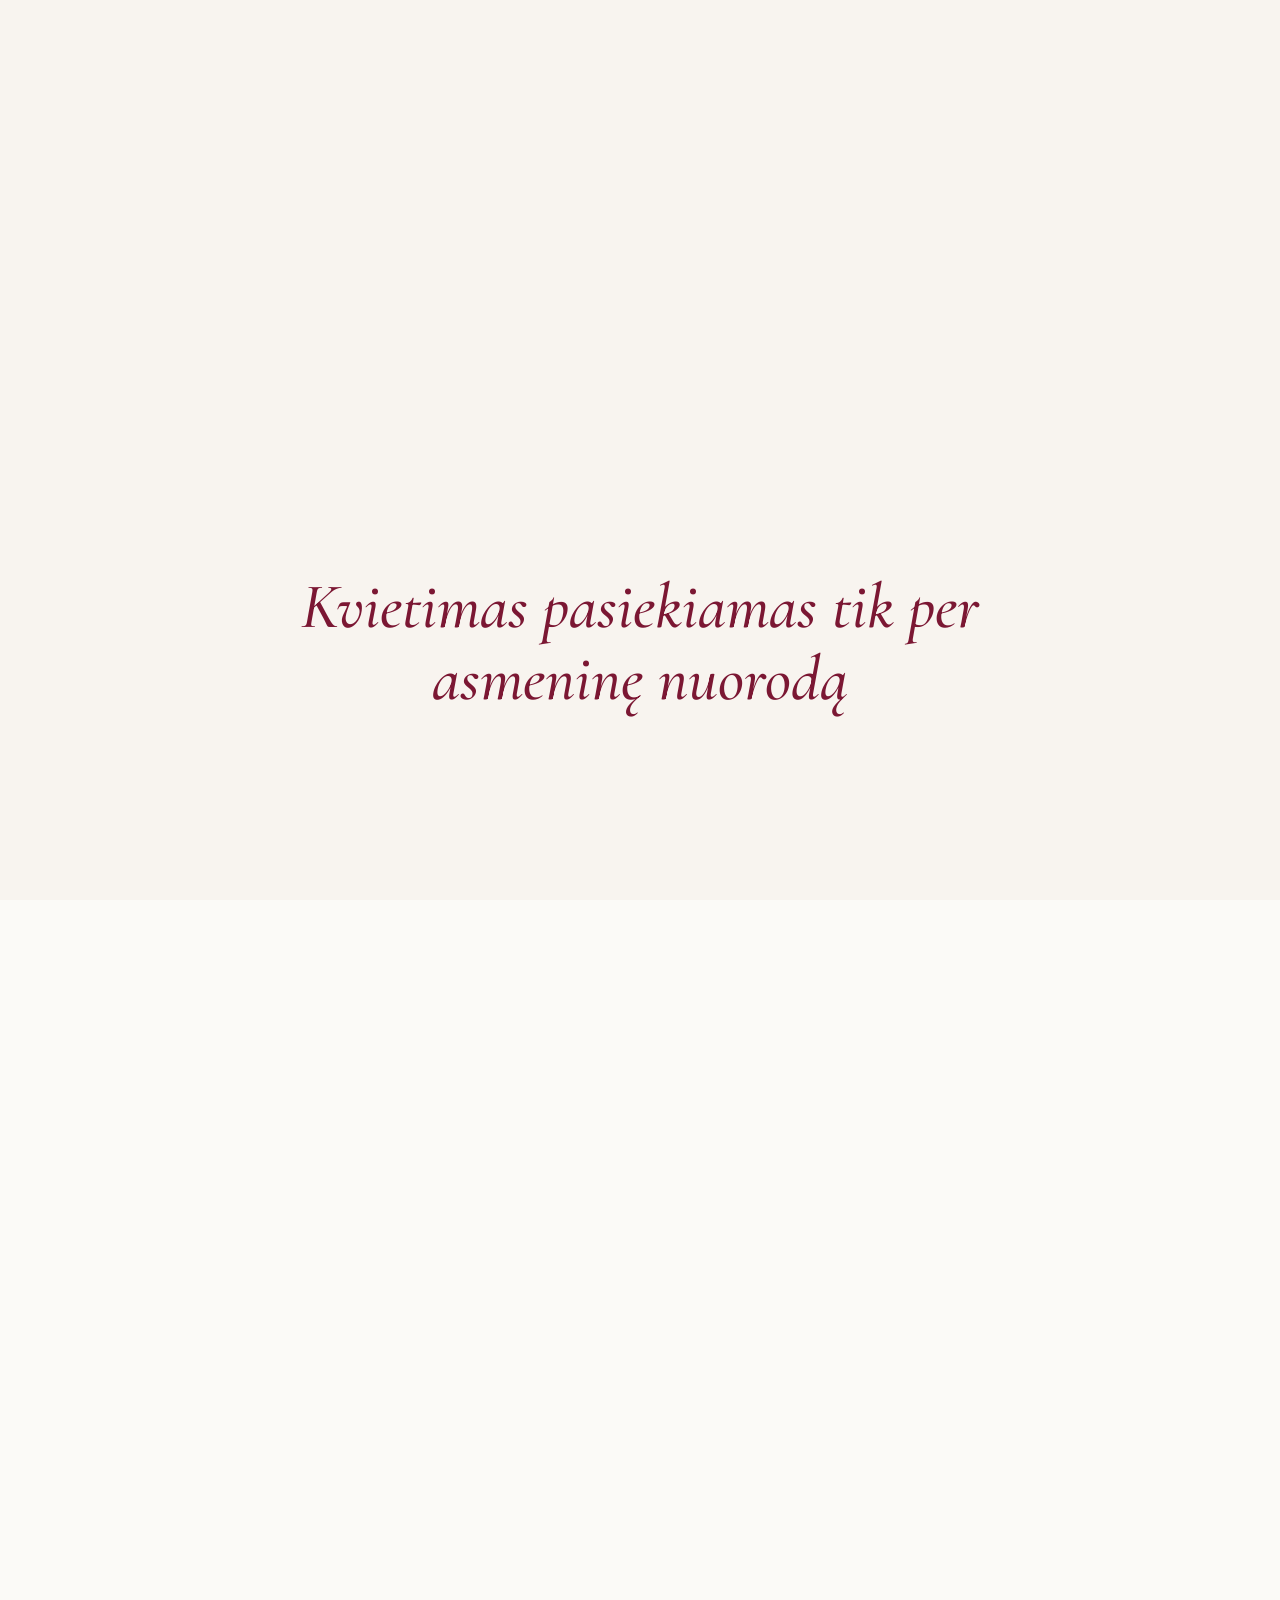
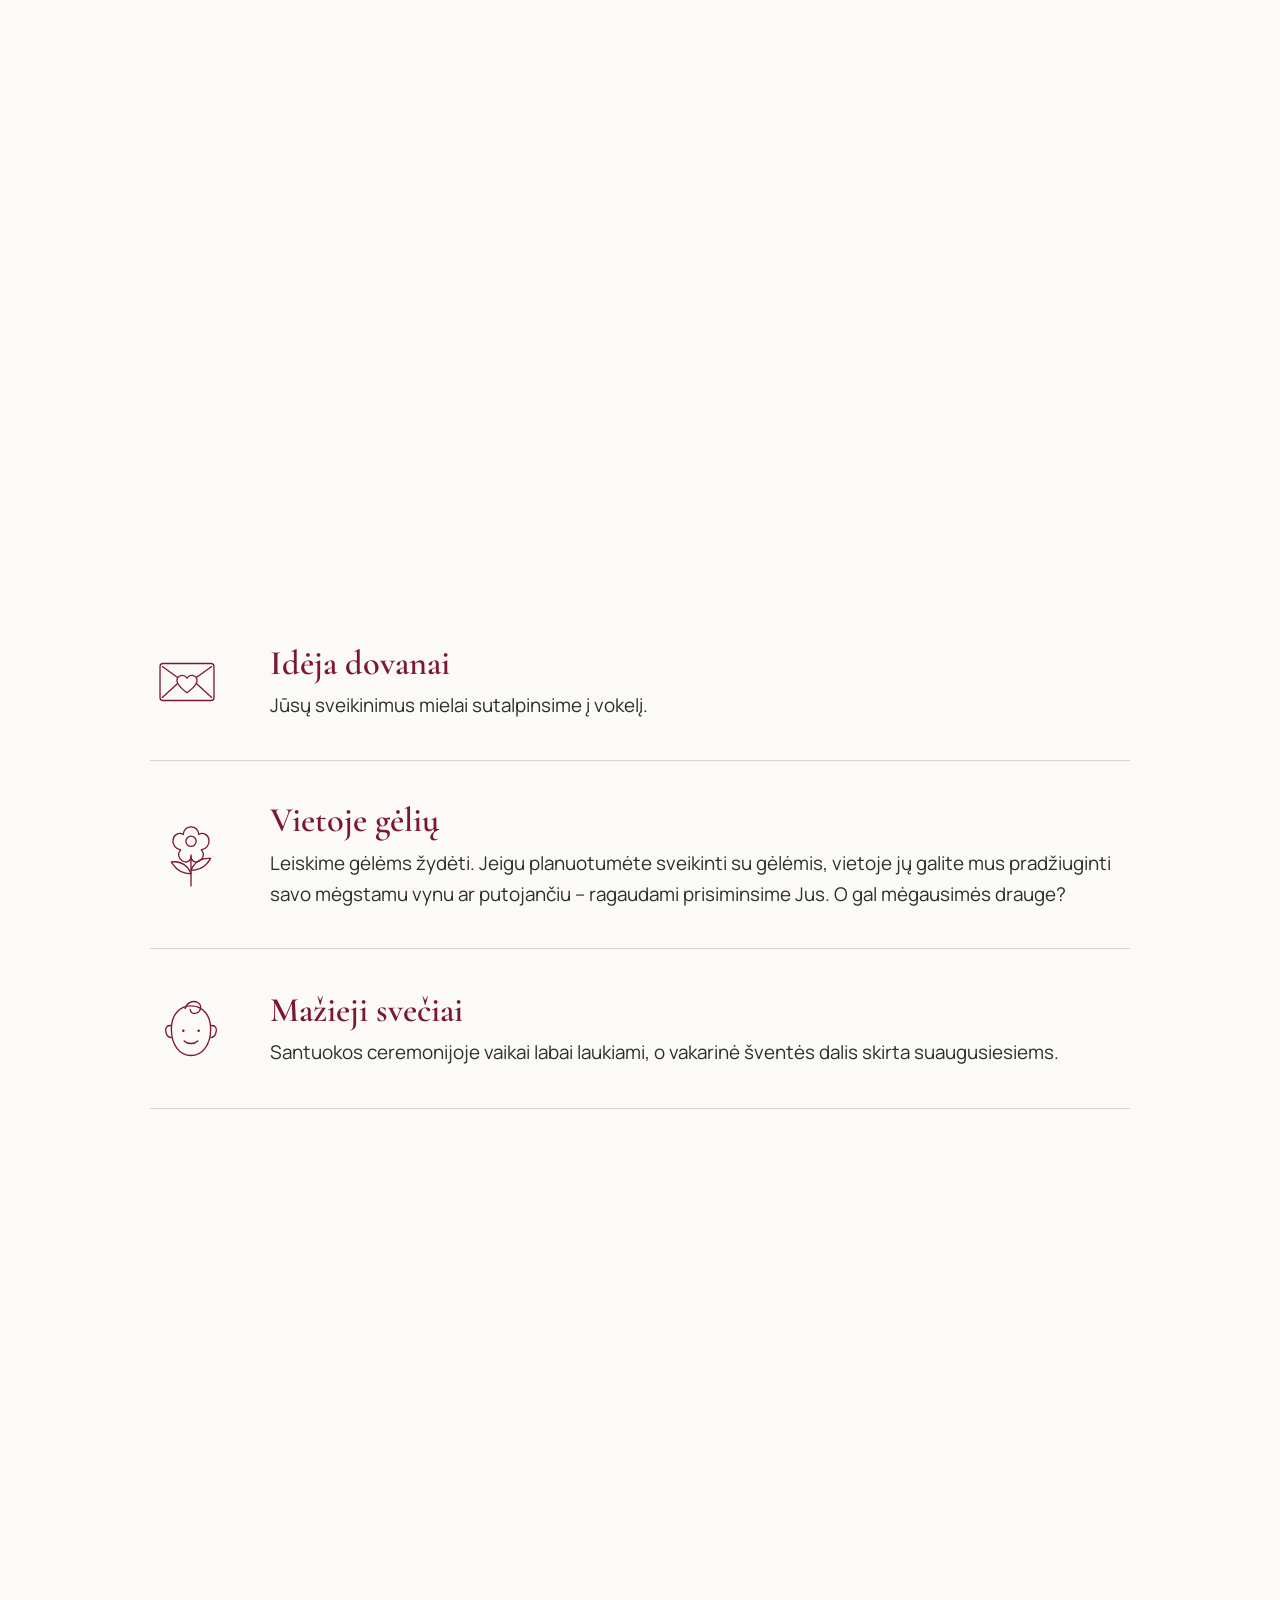
==== commit eb9b9b4e: "Add files via upload" ====
--- a/ceremonija/index.html
+++ b/ceremonija/index.html
@@ -14,7 +14,7 @@
 </head>
 <body><div class="invite-locked" hidden="" id="inviteLocked">
 <div class="invite-locked__card">
-<div class="invite-locked__monogram">V &amp; M</div>
+<div class="invite-locked__monogram"></div>
 <h1>Kvietimas pasiekiamas tik per asmeninę nuorodą</h1>
 <p>Patikrinkite gautą nuorodą ir atidarykite ją dar kartą.</p>
 </div>
--- a/styles.css
+++ b/styles.css
@@ -2178,3 +2178,44 @@
     text-wrap:balance;
   }
 }
+
+
+/* V23.1 locked landing refinement */
+.invite-locked{
+  background:#f8f4ef !important;
+}
+
+.invite-locked__card{
+  border:none !important;
+  background:transparent !important;
+  backdrop-filter:none !important;
+  box-shadow:none !important;
+  padding:0 !important;
+}
+
+.invite-locked__monogram{
+  font-family:"Italiana",serif !important;
+  font-size:clamp(4rem,9vw,7rem) !important;
+  font-weight:400 !important;
+  letter-spacing:0 !important;
+}
+
+.invite-locked__monogram::before{
+  content:"Vaiva & Martynas";
+}
+
+.invite-locked__monogram{
+  color:transparent !important;
+}
+
+.invite-locked__card h1{
+  margin-top:2rem !important;
+  font-family:"Cormorant Garamond",serif !important;
+  font-style:italic !important;
+  font-weight:500 !important;
+  font-size:clamp(2.4rem,5vw,4.2rem) !important;
+}
+
+.invite-locked__card p{
+  display:none !important;
+}
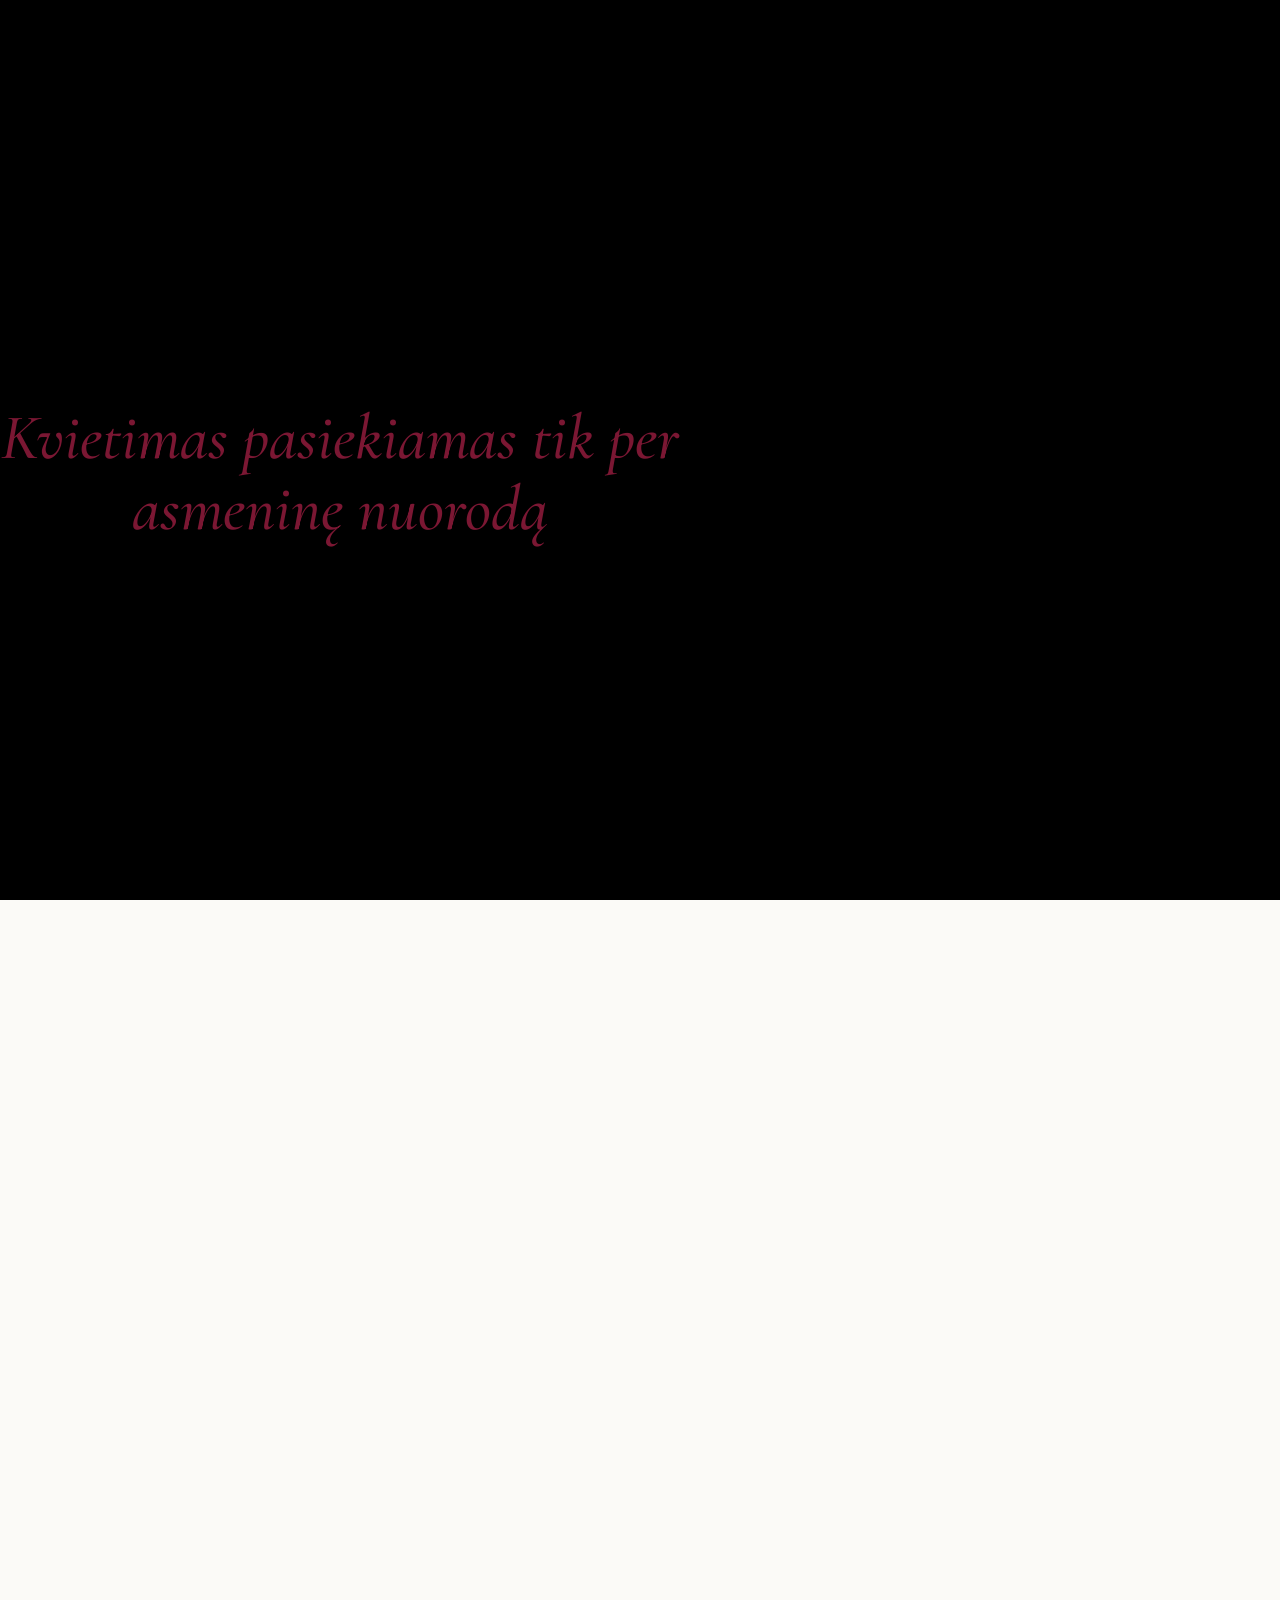
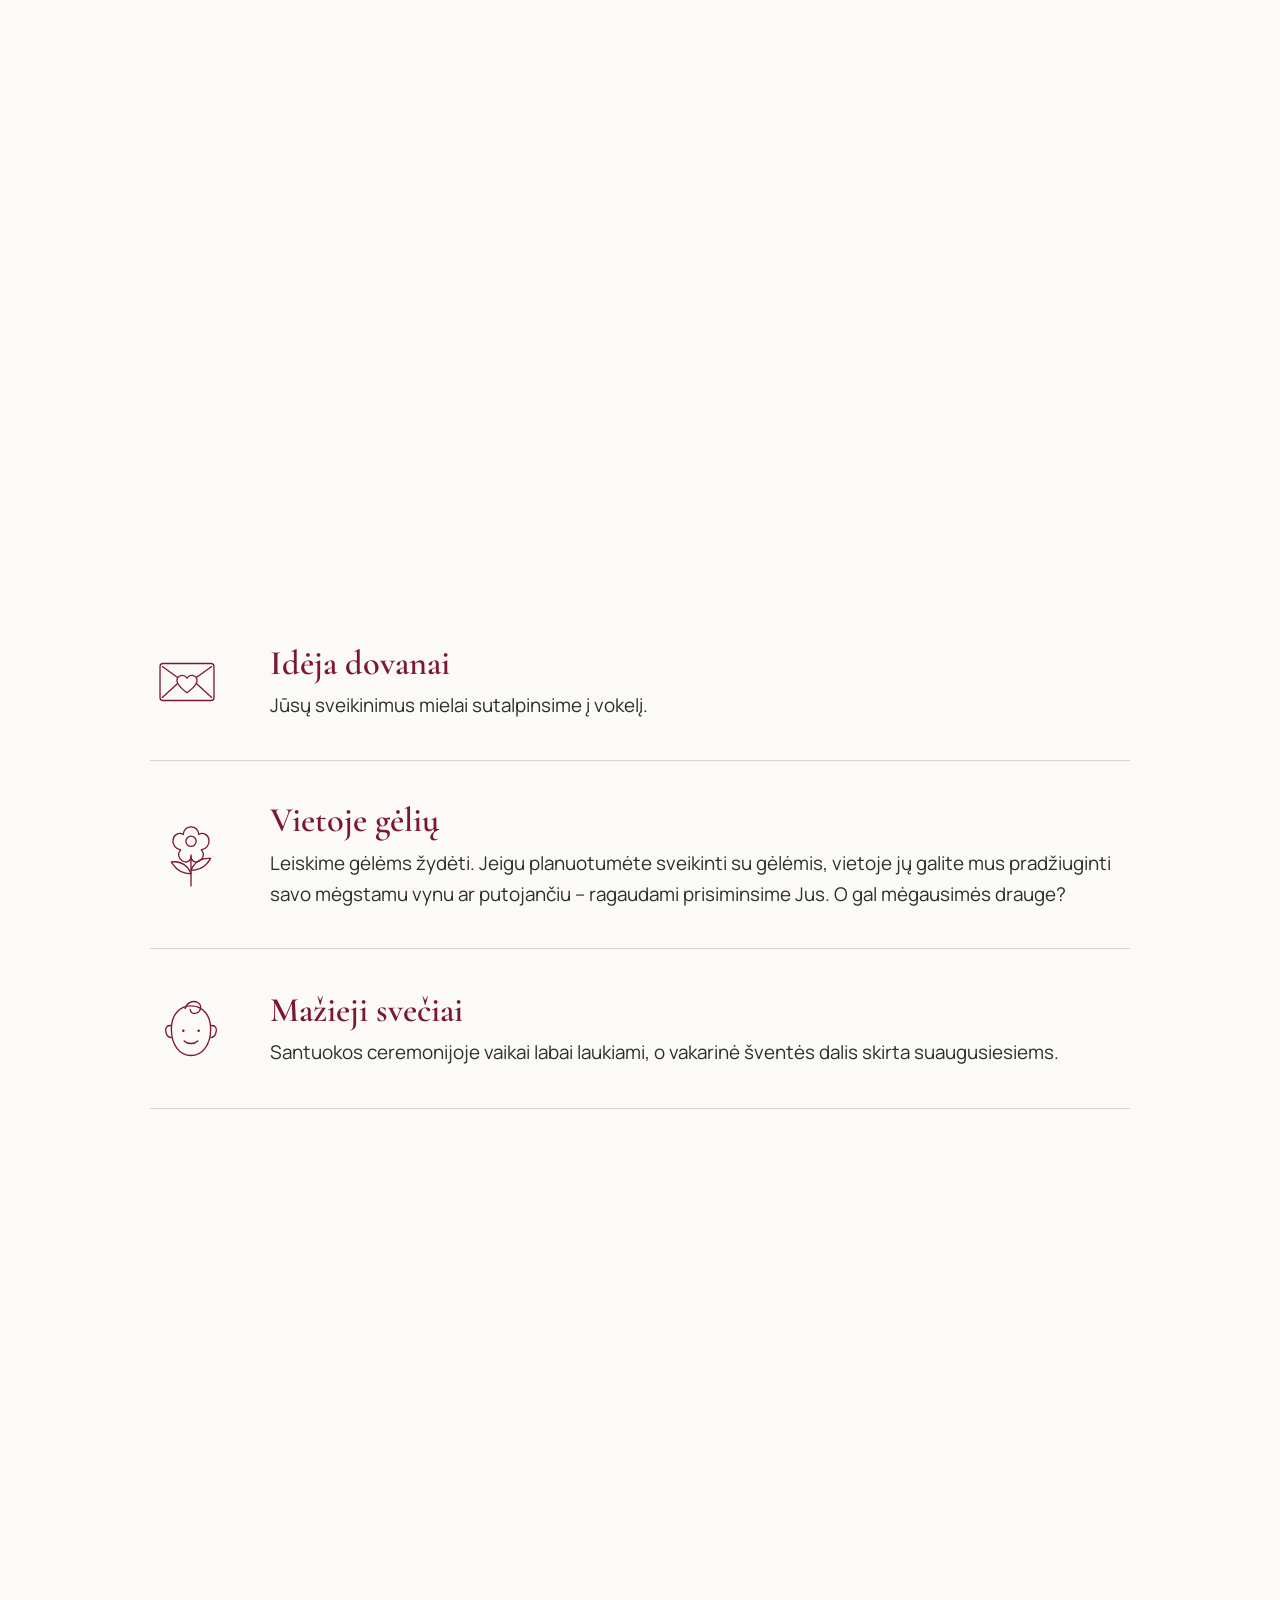
==== commit e861e059: "Add files via upload" ====
--- a/ceremonija/index.html
+++ b/ceremonija/index.html
@@ -130,7 +130,7 @@
 </div></section><section class="ceremony-only ceremony-ending reveal" hidden="">
 <div class="narrow">
 <h2>JŪSŲ BUVIMAS – DIDŽIAUSIA DOVANA</h2>
-<p>Šią dieną labiausiai norime dalintis savo džiaugsmu su jumis. Būti kartu – tai, kas mums svarbiausia.</p>
+<p><span class="ceremony-ending__line">Šią dieną labiausiai norime dalintis savo džiaugsmu su jumis.</span><span class="ceremony-ending__line">Būti kartu – tai, kas mums svarbiausia.</span></p>
 <section class="countdown-section ceremony-only ceremony-countdown" hidden="">
 <div class="wide center">
 <p class="kicker kicker--large">IKI ŠVENTĖS LIKO</p>
--- a/styles.css
+++ b/styles.css
@@ -2219,3 +2219,87 @@
 .invite-locked__card p{
   display:none !important;
 }
+
+
+/* ============================================================
+   GUDUKAI4LIFE V23.2 — hero landing + ceremony typography fix
+   ============================================================ */
+
+/* Root landing uses the real hero section, not an error-style card. */
+.invite-locked{
+  position:fixed;
+  inset:0;
+  z-index:99999;
+  display:block !important;
+  padding:0 !important;
+  background:#000 !important;
+}
+
+.invite-locked[hidden]{
+  display:none !important;
+}
+
+.invite-locked__hero{
+  min-height:100vh !important;
+  height:100vh !important;
+}
+
+.invite-locked__hero #openInvitation{
+  display:none !important;
+}
+
+.invite-locked__message{
+  display:inline-flex;
+  align-items:center;
+  justify-content:center;
+  max-width:min(90vw,560px);
+  margin-top:1.8rem;
+  padding:1rem 1.5rem;
+  border:1px solid rgba(255,255,255,.72);
+  border-radius:999px;
+  color:#fff;
+  font-size:clamp(.95rem,1.5vw,1.15rem);
+  line-height:1.35;
+  text-align:center;
+  background:rgba(0,0,0,.22);
+  backdrop-filter:blur(8px);
+}
+
+/* Ceremony ending heading matches CEREMONIJA exactly. */
+body.ceremony-mode .ceremony-ending h2{
+  font-family:"Italiana",serif !important;
+  font-style:normal !important;
+  font-weight:400 !important;
+  text-transform:uppercase !important;
+  letter-spacing:.08em !important;
+  font-size:clamp(1.75rem,3vw,3rem) !important;
+  line-height:1.2 !important;
+  white-space:nowrap !important;
+}
+
+/* Force the supporting message into two intentional lines. */
+body.ceremony-mode .ceremony-ending p{
+  max-width:980px !important;
+}
+
+body.ceremony-mode .ceremony-ending__line{
+  display:block;
+}
+
+body.ceremony-mode .ceremony-ending__line + .ceremony-ending__line{
+  margin-top:.35rem;
+}
+
+@media(max-width:760px){
+  .invite-locked__message{
+    max-width:84vw;
+    padding:.9rem 1.2rem;
+    font-size:.92rem;
+  }
+
+  body.ceremony-mode .ceremony-ending h2{
+    font-size:clamp(1.15rem,5.2vw,1.8rem) !important;
+    white-space:normal !important;
+    text-wrap:balance;
+  }
+}
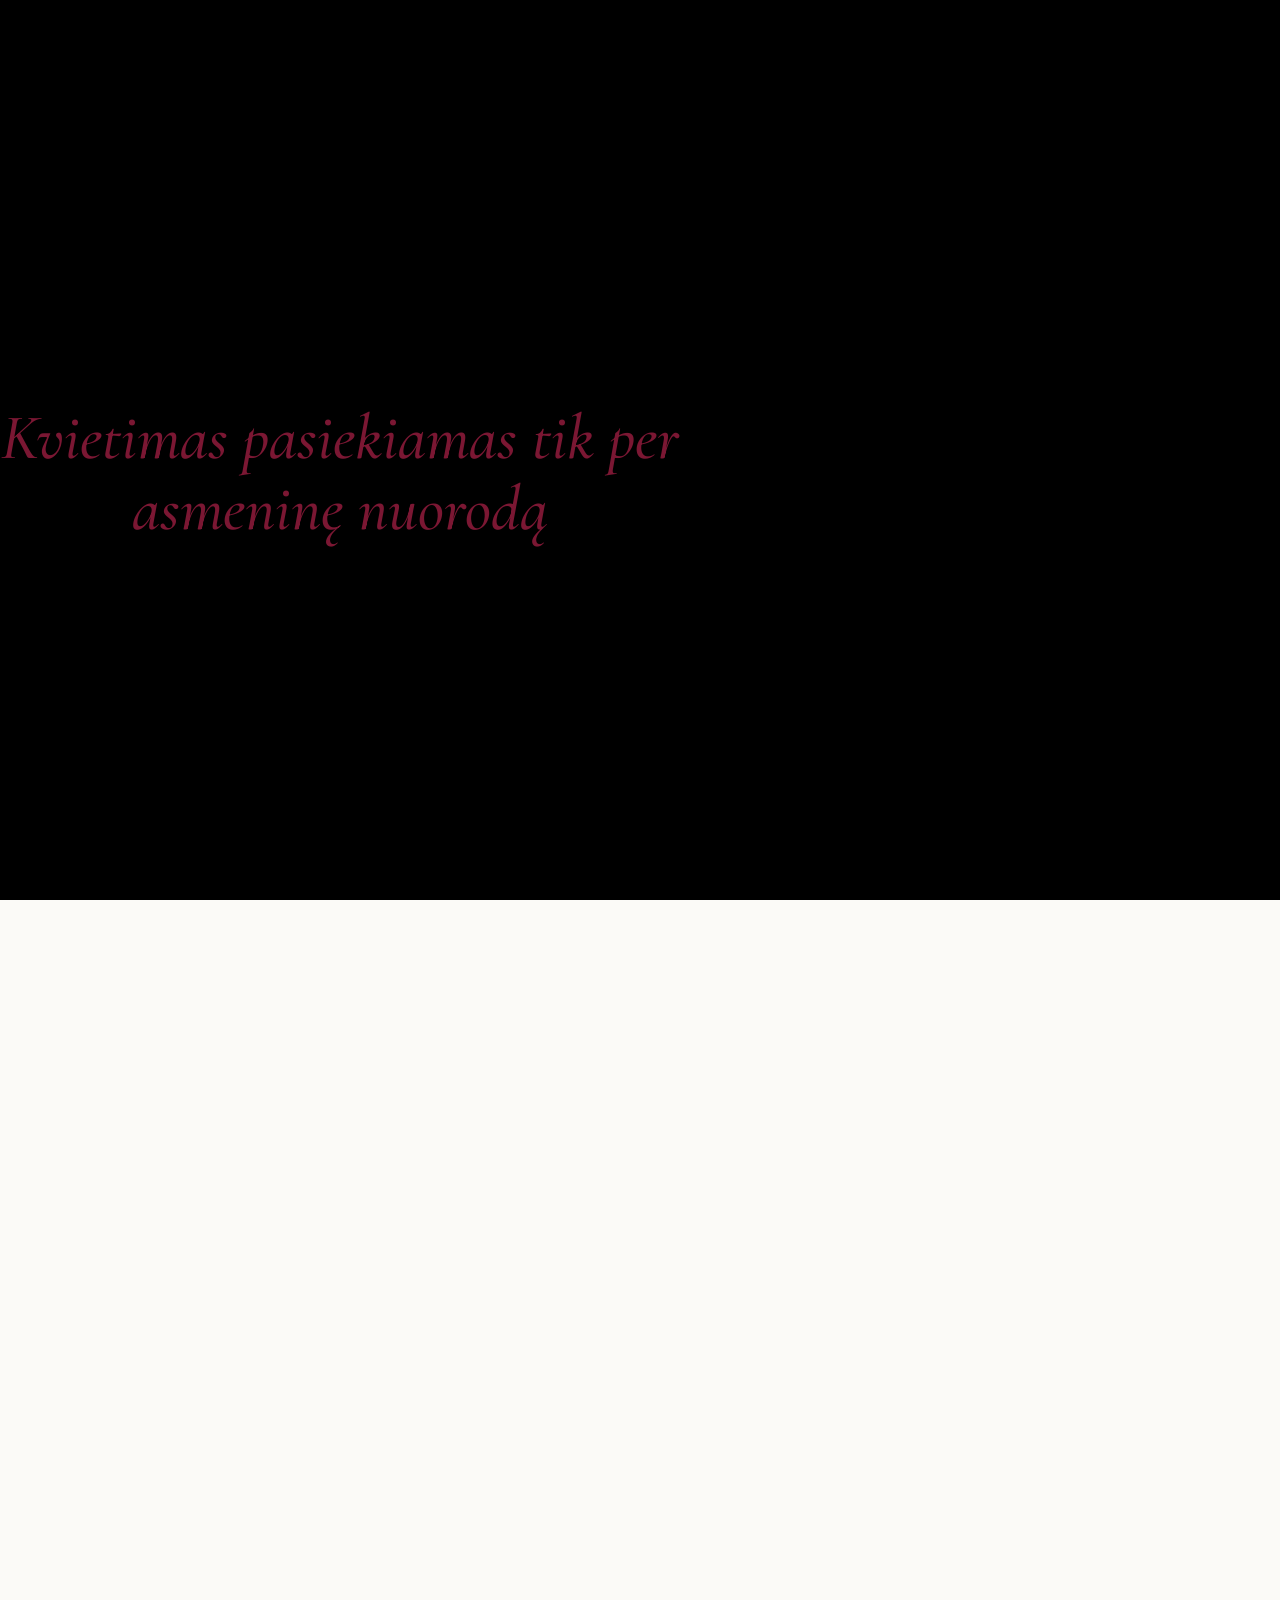
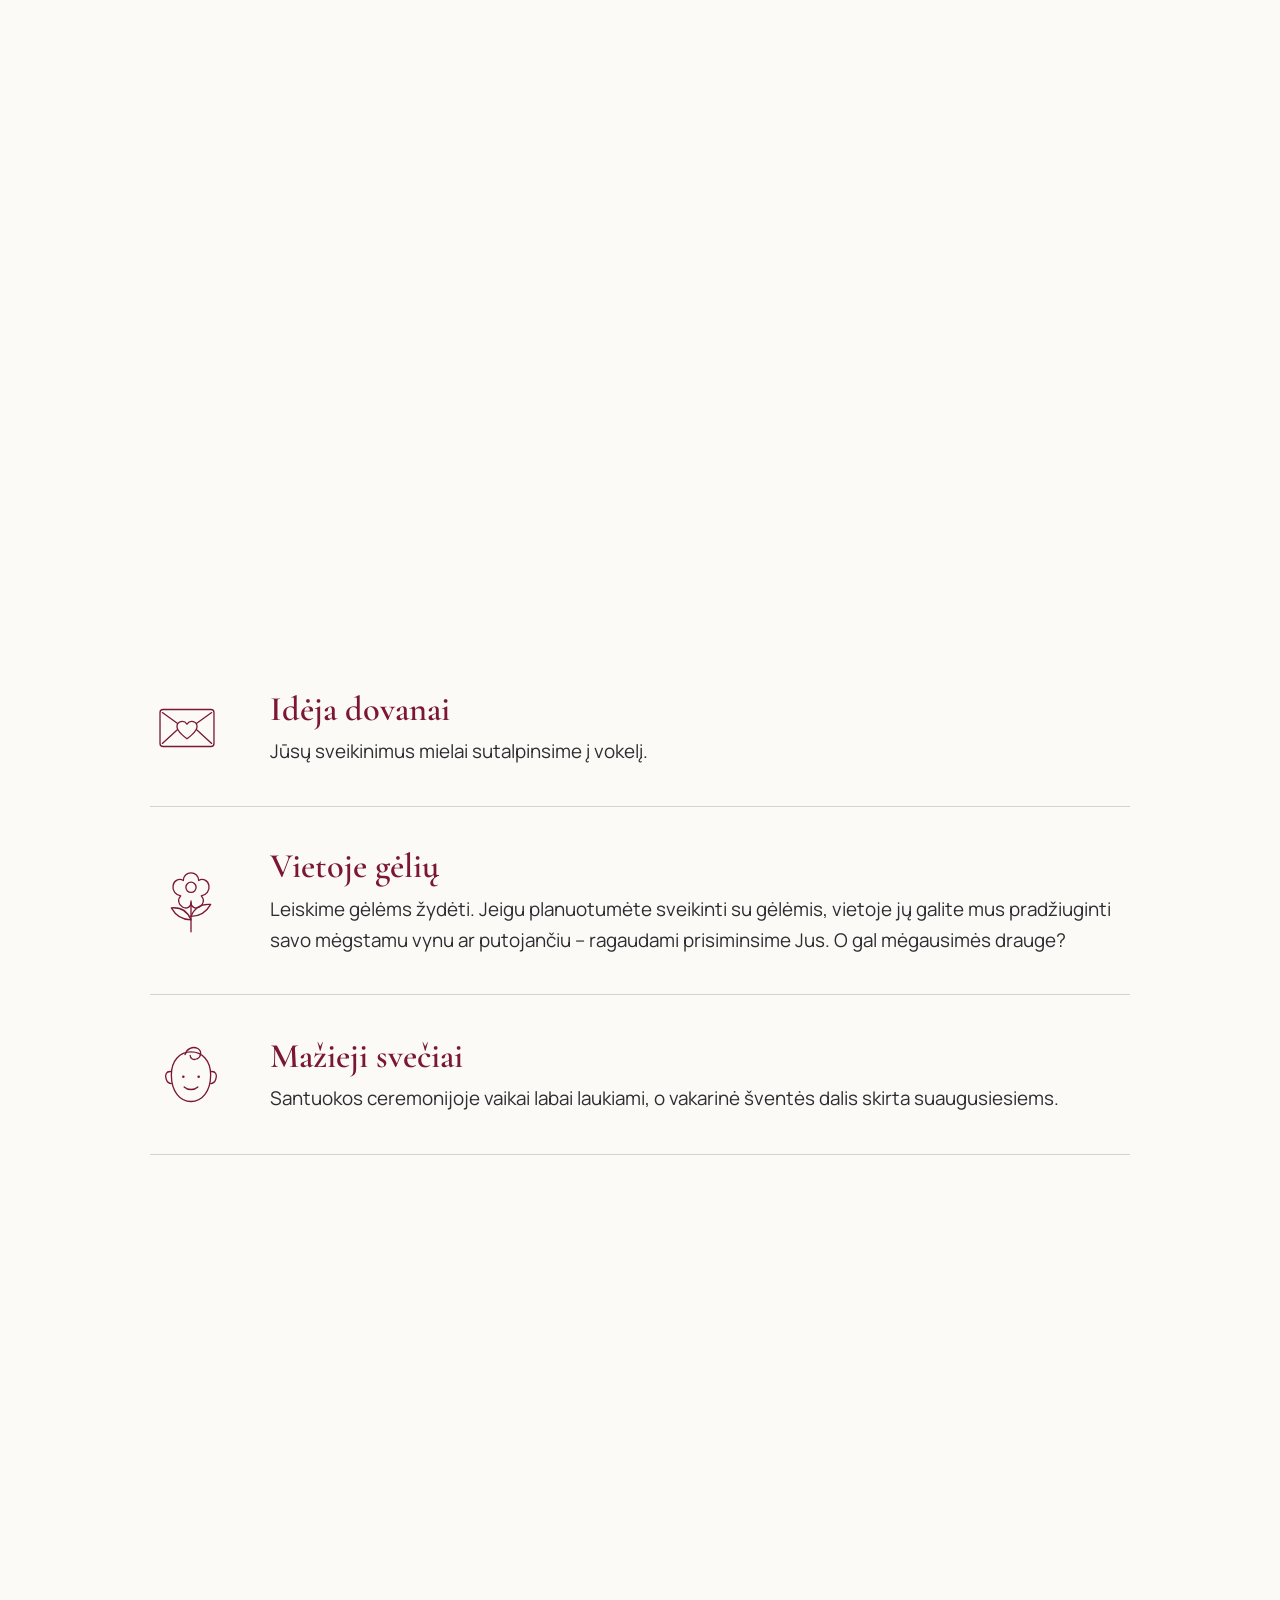
==== commit fb027c0e: "Add files via upload" ====
--- a/ceremonija/index.html
+++ b/ceremonija/index.html
@@ -77,7 +77,7 @@
 <div class="section-heading">
 <div class="ornament"><span></span><b>♥</b><span></span></div>
 <h2>KUR IR KADA</h2>
-</div>
+<div class="event-date event-date--ceremony">2026 • 08 • 21</div></div>
 <div class="venue-layout">
 <article class="venue">
 <div aria-hidden="true" class="venue-icon venue-icon--rings">
@@ -124,7 +124,7 @@
 </div>
 </section>
 <section class="editorial-photo reveal">
-<img alt="Vaiva ir Martynas" src="/assets/couple-color.jpg"/>
+<img alt="Vaiva ir Martynas" src="/assets/ceremony-photo-bw.jpeg"/>
 <div class="ceremony-only ceremony-photo" hidden="">
 <img alt="Vaiva ir Martynas" loading="lazy" src="assets/ceremony-photo-bw.jpeg"/>
 </div></section><section class="ceremony-only ceremony-ending reveal" hidden="">
--- a/styles.css
+++ b/styles.css
@@ -2303,3 +2303,354 @@
     text-wrap:balance;
   }
 }
+
+
+/* ============================================================
+   GUDUKAI4LIFE V24 — Lithuanian heading + true full-width root hero
+   ============================================================ */
+
+/* Exact full viewport root landing on desktop and mobile. */
+.invite-locked{
+  width:100vw !important;
+  max-width:none !important;
+  margin:0 !important;
+  overflow:hidden !important;
+}
+
+.invite-locked__hero{
+  position:fixed !important;
+  inset:0 !important;
+  width:100vw !important;
+  max-width:none !important;
+  min-width:100vw !important;
+  height:100vh !important;
+  min-height:100svh !important;
+  margin:0 !important;
+  background-size:cover !important;
+  background-repeat:no-repeat !important;
+  background-position:center 26% !important;
+}
+
+/* Remove any inherited page/container sizing from the cloned hero. */
+.invite-locked__hero,
+.invite-locked__hero .hero__content{
+  box-sizing:border-box !important;
+}
+
+.invite-locked__hero .hero__content{
+  width:100% !important;
+  max-width:1000px !important;
+  margin-inline:auto !important;
+}
+
+/*
+  Italiana does not contain all Lithuanian glyphs, which caused Ū/Ž
+  to fall back to a visibly different font. Playfair Display supports
+  the complete Lithuanian alphabet while retaining a thin, elegant look.
+*/
+body.ceremony-mode .ceremony-ending h2{
+  font-family:"Playfair Display","Times New Roman",serif !important;
+  font-style:normal !important;
+  font-weight:400 !important;
+  text-transform:uppercase !important;
+  letter-spacing:.075em !important;
+  font-size:clamp(1.65rem,2.85vw,2.9rem) !important;
+  line-height:1.2 !important;
+  white-space:nowrap !important;
+  font-variant-ligatures:none;
+}
+
+/* Keep the supporting copy in two deliberate lines. */
+body.ceremony-mode .ceremony-ending__line{
+  display:block !important;
+}
+
+@media(max-width:760px){
+  .invite-locked__hero{
+    width:100vw !important;
+    min-width:100vw !important;
+    background-position:58% 24% !important;
+  }
+
+  body.ceremony-mode .ceremony-ending h2{
+    font-size:clamp(1.15rem,5vw,1.75rem) !important;
+    white-space:normal !important;
+    text-wrap:balance;
+  }
+}
+
+/* V24.1 spacing polish */
+body.ceremony-mode .intro-section{
+  margin-bottom:1.2rem !important;
+}
+body.ceremony-mode .timeline-section,
+body.ceremony-mode .where-when-section{
+  margin-top:0 !important;
+}
+@media (max-width:768px){
+  body.ceremony-mode .intro-section{
+    margin-bottom:.6rem !important;
+  }
+  body.ceremony-mode .ceremony-photo{
+    position:relative;
+    margin-bottom:.25rem !important;
+  }
+  body.ceremony-mode .ceremony-photo::after{
+    content:"";
+    position:absolute;
+    left:0;right:0;bottom:0;
+    height:120px;
+    background:linear-gradient(to bottom, rgba(248,244,239,0) 0%, #f8f4ef 100%);
+    pointer-events:none;
+  }
+  body.ceremony-mode .ceremony-ending{
+    margin-top:.25rem !important;
+    padding-top:0 !important;
+  }
+}
+
+
+/* ============================================================
+   GUDUKAI4LIFE V24.3 — ceremony spacing + personalized heading
+   ============================================================ */
+
+/*
+  The generic section padding was still creating most of the empty space.
+  In ceremony mode, control the opening and venue sections directly.
+*/
+body.ceremony-mode .opening{
+  padding-top:clamp(3rem,5vw,4.5rem) !important;
+  padding-bottom:1rem !important;
+}
+
+body.ceremony-mode .venues{
+  padding-top:0 !important;
+  margin-top:0 !important;
+}
+
+/* Remove extra vertical room inside the ceremony intro itself. */
+body.ceremony-mode .ceremony-intro{
+  margin-bottom:0 !important;
+  padding-bottom:0 !important;
+}
+
+body.ceremony-mode .ceremony-intro p:last-child{
+  margin-bottom:0 !important;
+}
+
+/* Pull the "KUR IR KADA" heading directly after the intro. */
+body.ceremony-mode .venues .section-heading{
+  margin-top:0 !important;
+  margin-bottom:2.25rem !important;
+  padding-top:1.5rem !important;
+}
+
+/*
+  After the B/W photo, the section itself had large inherited padding.
+  Keep the fade, but bring the ending content much closer.
+*/
+body.ceremony-mode .ceremony-ending{
+  margin-top:0 !important;
+  padding-top:1rem !important;
+}
+
+@media(max-width:760px){
+  body.ceremony-mode .opening{
+    padding-top:2.4rem !important;
+    padding-bottom:.35rem !important;
+  }
+
+  body.ceremony-mode .venues{
+    padding-top:0 !important;
+    margin-top:0 !important;
+  }
+
+  body.ceremony-mode .venues .section-heading{
+    padding-top:.75rem !important;
+    margin-top:0 !important;
+    margin-bottom:1.75rem !important;
+  }
+
+  /*
+    The mobile photo is tall; its fade stays untouched.
+    Remove only the blank section gap below it.
+  */
+  body.ceremony-mode .ceremony-ending{
+    margin-top:-1px !important;
+    padding-top:.35rem !important;
+  }
+
+  body.ceremony-mode .ceremony-ending > .narrow{
+    padding-top:0 !important;
+  }
+
+  body.ceremony-mode .ceremony-ending h2{
+    margin-top:0 !important;
+  }
+}
+
+
+/* ===========================
+   V24.4 – Final mobile spacing
+   =========================== */
+@media (max-width:760px){
+
+  body.ceremony-mode .ceremony-ending{
+    min-height:auto !important;
+    height:auto !important;
+    padding-top:0 !important;
+    margin-top:0 !important;
+    display:flex;
+    align-items:flex-start !important;
+    justify-content:flex-start !important;
+  }
+
+  body.ceremony-mode .ceremony-ending > *,
+  body.ceremony-mode .ceremony-ending .container,
+  body.ceremony-mode .ceremony-ending .content,
+  body.ceremony-mode .ceremony-ending .inner,
+  body.ceremony-mode .ceremony-ending .narrow{
+    margin-top:0 !important;
+    padding-top:0 !important;
+  }
+
+  body.ceremony-mode .ceremony-ending h2{
+    margin-top:0 !important;
+  }
+}
+
+
+/* ============================================================
+   GUDUKAI4LIFE V24.5 — remove final mobile gap after B/W photo
+   ============================================================ */
+@media(max-width:760px){
+
+  /* Make the ceremony-only photo section follow the actual image height,
+     instead of inheriting the tall 4/5 editorial-photo aspect ratio. */
+  body.ceremony-mode .editorial-photo{
+    aspect-ratio:auto !important;
+    height:auto !important;
+    min-height:0 !important;
+    overflow:visible !important;
+  }
+
+  body.ceremony-mode .ceremony-photo{
+    position:relative !important;
+    display:block !important;
+    height:auto !important;
+    min-height:0 !important;
+  }
+
+  body.ceremony-mode .ceremony-photo img{
+    display:block !important;
+    width:100% !important;
+    height:auto !important;
+    max-height:none !important;
+    object-fit:contain !important;
+  }
+
+  /* Recreate the fade on the actual ceremony photo wrapper. */
+  body.ceremony-mode .ceremony-photo::after{
+    content:"";
+    position:absolute;
+    left:0;
+    right:0;
+    bottom:0;
+    height:18%;
+    background:linear-gradient(to bottom,rgba(251,250,247,0),var(--ivory));
+    pointer-events:none;
+  }
+
+  /* Disable the inherited fade pseudo-element on the outer editorial section. */
+  body.ceremony-mode .editorial-photo::after{
+    display:none !important;
+  }
+
+  /* Bring the ending directly under the photo fade. */
+  body.ceremony-mode .ceremony-ending{
+    margin-top:-1px !important;
+    padding-top:.25rem !important;
+  }
+}
+
+
+/* ============================================================
+   GUDUKAI4LIFE V24.6 — final photo + balanced spacing
+   ============================================================ */
+
+/* Full/personalized invitation now uses the same B/W second photo. */
+body:not(.ceremony-mode) .editorial-photo > img{
+  filter:grayscale(100%) contrast(.98) !important;
+}
+
+/* Balanced breathing room after the second photo on desktop. */
+body.ceremony-mode .ceremony-ending{
+  padding-top:32px !important;
+}
+
+body.ceremony-mode .ceremony-ending p{
+  margin-bottom:48px !important;
+}
+
+/* Keep countdown spacing controlled and consistent. */
+body.ceremony-mode .ceremony-countdown{
+  margin-top:0 !important;
+}
+
+/* Same balanced rhythm on mobile, slightly tighter. */
+@media(max-width:760px){
+  body.ceremony-mode .ceremony-ending{
+    padding-top:28px !important;
+  }
+
+  body.ceremony-mode .ceremony-ending p{
+    margin-bottom:40px !important;
+  }
+
+  body.ceremony-mode .ceremony-countdown{
+    margin-top:0 !important;
+  }
+}
+
+
+/* ============================================================
+   GUDUKAI4LIFE V24.9 — date placement + countdown move
+   ============================================================ */
+
+.event-date{
+  color:var(--burgundy);
+  font-size:clamp(1rem,1.8vw,1.35rem);
+  font-weight:500;
+  letter-spacing:.34em;
+  line-height:1.2;
+  text-align:center;
+  text-transform:uppercase;
+}
+
+.event-date--full{
+  margin-bottom:1.75rem;
+}
+
+.event-date--ceremony{
+  margin-top:1.25rem;
+}
+
+/* Full invite countdown now sits directly after ŠVENTĖS EIGA. */
+body:not(.ceremony-mode) .venues + .countdown-section{
+  margin-top:0 !important;
+}
+
+@media(max-width:760px){
+  .event-date{
+    font-size:.95rem;
+    letter-spacing:.26em;
+  }
+
+  .event-date--full{
+    margin-bottom:1.25rem;
+  }
+
+  .event-date--ceremony{
+    margin-top:.9rem;
+  }
+}
